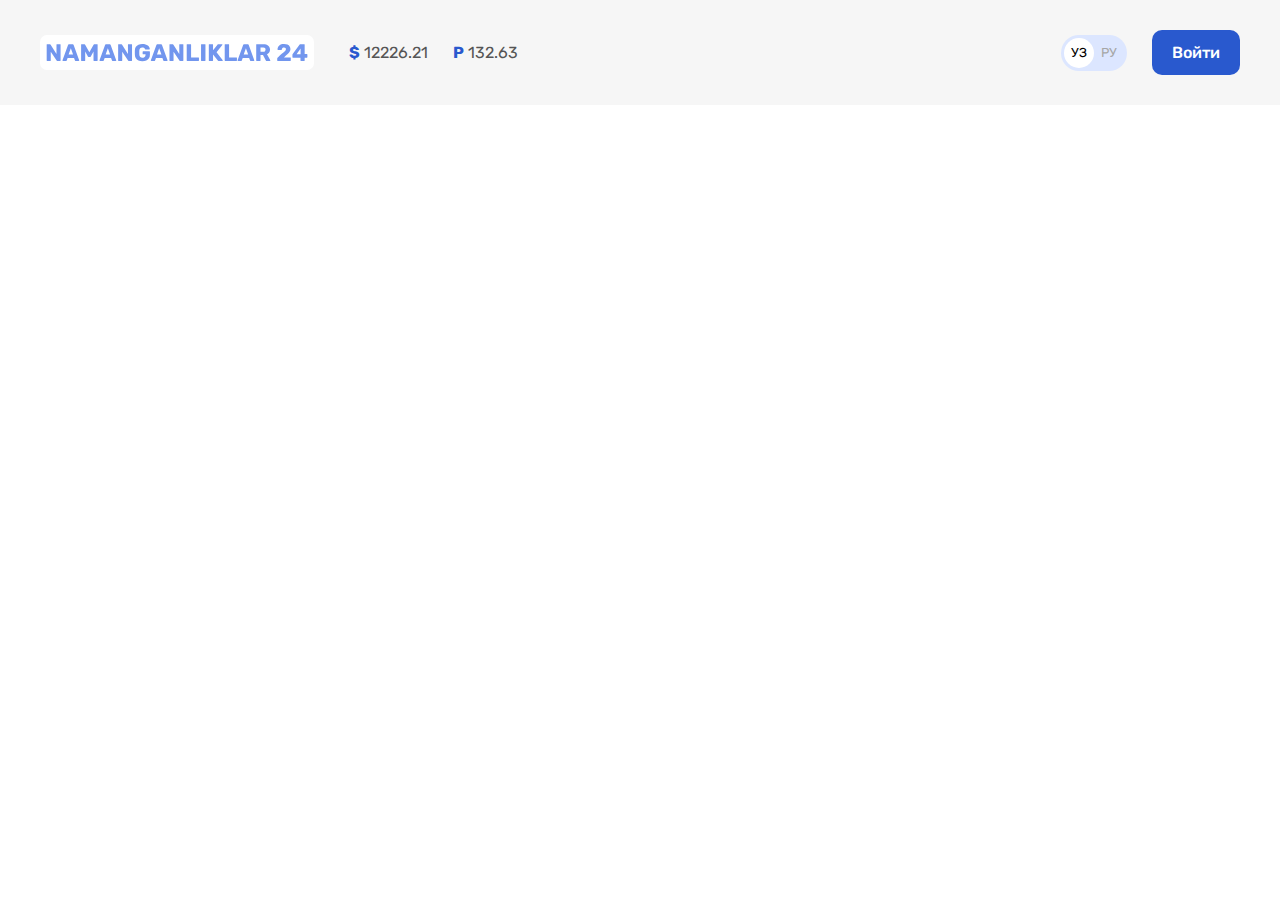
==== index.html @ e6ecac4c "Add site header top" ====
<!DOCTYPE html>
<html lang="ru">
<head>
  <meta charset="UTF-8">
  <meta http-equiv="X-UA-Compatible" content="IE=edge">
  <meta name="viewport" content="width=device-width, initial-scale=1.0">
  <title>Namanganliklar 24</title>

  <!-- GOOGLE FONTS -->
  <link rel="preconnect" href="https://fonts.googleapis.com">
  <link rel="preconnect" href="https://fonts.gstatic.com" crossorigin>
  <link href="https://fonts.googleapis.com/css2?family=Rubik:wght@400;500;700&display=swap" rel="stylesheet">

  <!-- STYLES -->
  <link rel="stylesheet" href="styles/normalize.css">
  <link rel="stylesheet" href="styles/styles.css">
</head>
<body>
  <header class="site-header">
    <div class="site-header-top">
      <div class="site-header-top-container container">
        <!-- SITE-HEADER-LOGO -->
        <a href="index.html" class="site-header-logo">
          <img class="site-header-logo-img"  src="img/siteLogo.svg" alt="site logo" width="264" height="28">
        </a>

        <!-- CURRENCY-RATES -->
        <ul class="currency-rates">
          <li class="currency-item">
            <b class="currency-rates-type">$</b>
            <span class="currency-rates-value">12226.21</span>
          </li>
          <li class="currency-item">
            <b class="currency-rates-type">P</b>
            <span class="currency-rates-value">132.63</span>
          </li>
        </ul>

        <!-- GLOBAL-SEARCH-FORM -->

        <!-- LANG-TOGGLE -->
        <div class="lang-toggle">
          <a class="lang-toggle-link lang-toggle-link-active" href="index.html">УЗ</a>
          <a class="lang-toggle-link" href="index.html/ru">РУ</a>
        </div>

        <!-- SITE-HEADER-AUTH -->
        <a class="site-header-auth button button-primary" href="#">Войти</a>
      </div>
    </div>
  </header>


  <!-- MAIN-CONTENT -->
  <main class="main-content"></main>


  <!-- FOOTER -->
  <footer></footer>
</body>
</html>
---- styles/styles.css ----
* {
  box-sizing: border-box;
}

html {
  height: 100%;
  scroll-behavior: smooth;
}

body {
  display: flex;
  flex-direction: column;
  height: 100%;
  font-size: 16px;
  line-height: 22px;
  color: #4A4B4C;
  font-family: 'Rubik', sans-serif;
}

img {
  width: 100%;
  height: auto;
}


/* BUTTON */
.button {
  display: inline-block;
  padding: 13px 20px;
  border-radius: 10px;
  font-size: 16px;
  line-height: normal;
  font-weight: 500;
  text-decoration: none;
  text-align: center;
  cursor: pointer;
}

.button-primary {
  background-color: #2959CE;
  color: #fff;
}

.button-primary:hover {
  opacity: 0.8;
}

.button-primary:active {
  opacity: 0.6;
}

/* CONTAINER */
.container {
  width: 100%;
  max-width: 1240px;
  padding-left: 20px;
  padding-right: 20px;
  margin-left: auto;
  margin-right: auto;
}



/* HEADER */
.site-header {
}

.site-header-top {
  padding-top: 30px;
  padding-bottom: 30px;
  background-color: #f6f6f6;
}

.site-header-top-container {
  display: flex;
  align-items: center;
}

.site-header-logo {
  display: block;
  padding: 8px 6px;
  margin-right: 35px;
  border-radius: 7px;
  background-color: #fff;
}

.site-header-logo-img {
  display: block;
}

.currency-rates {
  display: flex;
  align-items: center;
  padding: 0;
  margin: 0;
  margin-right: auto;
  list-style: none;
}

.currency-item:not(:last-child) {
  margin-right: 25px;
}

.currency-rates-type {
  color: #2959CE;
}

.currency-rates-value {
  color: #555;
}

.lang-toggle {
  display: flex;
  padding: 3px;
  margin-right: 25px;
  border-radius: 39px;
  background-color: #DCE6FF;
}

.lang-toggle-link {
  width: 30px;
  height: 30px;
  border-radius: 50%;
  font-size: 13px;
  text-align: center;
  line-height: 30px;
  color: #a6a6a6;
  text-decoration: none;
}

.lang-toggle-link-active {
  background-color: #fff;
  color: #000;
}

.site-header-auth {
}
.button-primary {
}

.main-content {
  flex-grow: 1;
}
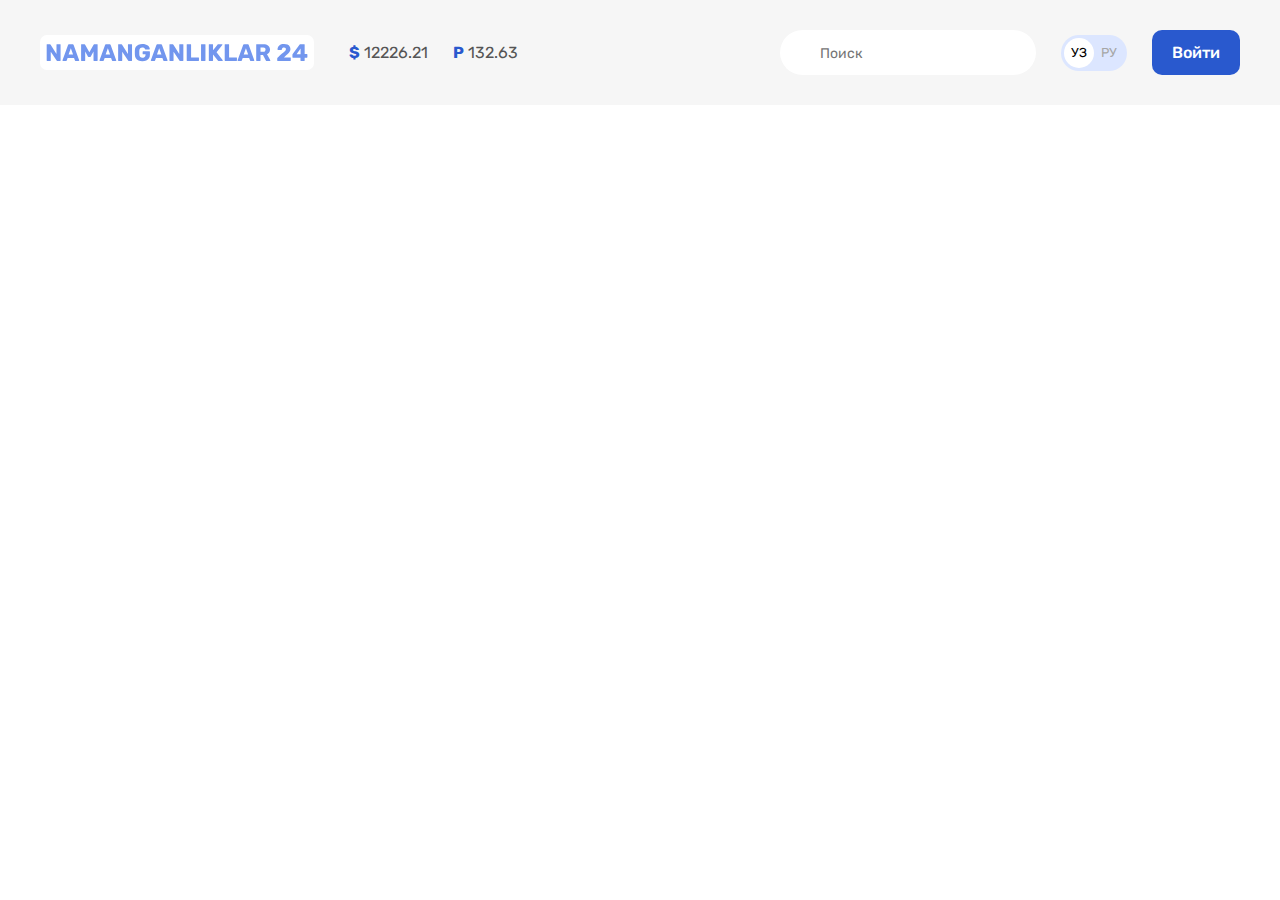
==== commit 20f7a072: "Add global input and focus styles" ====
--- a/index.html
+++ b/index.html
@@ -37,6 +37,9 @@
         </ul>
 
         <!-- GLOBAL-SEARCH-FORM -->
+        <form class="global-search-form" action="https://echo.htmlacademy.ru" method="get">
+          <input class="global-search-form-input" type="search" name="search" placeholder="Поиск" aria-label="Поиск" required>
+        </form>
 
         <!-- LANG-TOGGLE -->
         <div class="lang-toggle">
--- a/styles/styles.css
+++ b/styles/styles.css
@@ -20,6 +20,13 @@
 img {
   width: 100%;
   height: auto;
+}
+
+
+/* OUTLINE IMG */
+*:focus {
+  outline: 2px dashed #2959CE;
+  outline-offset: 2px;
 }
 
 
@@ -109,6 +116,22 @@
   color: #555;
 }
 
+/* GLOBAL SEARCH FORM */
+.global-search-form {
+  margin-right: 25px;
+}
+
+.global-search-form-input {
+  padding-top: 15px;
+  padding-right: 20px;
+  padding-bottom: 13px;
+  padding-left: 40px;
+  border-radius: 60px;
+  border: 0;
+  font-size: 14px;
+  line-height: normal;
+}
+
 .lang-toggle {
   display: flex;
   padding: 3px;
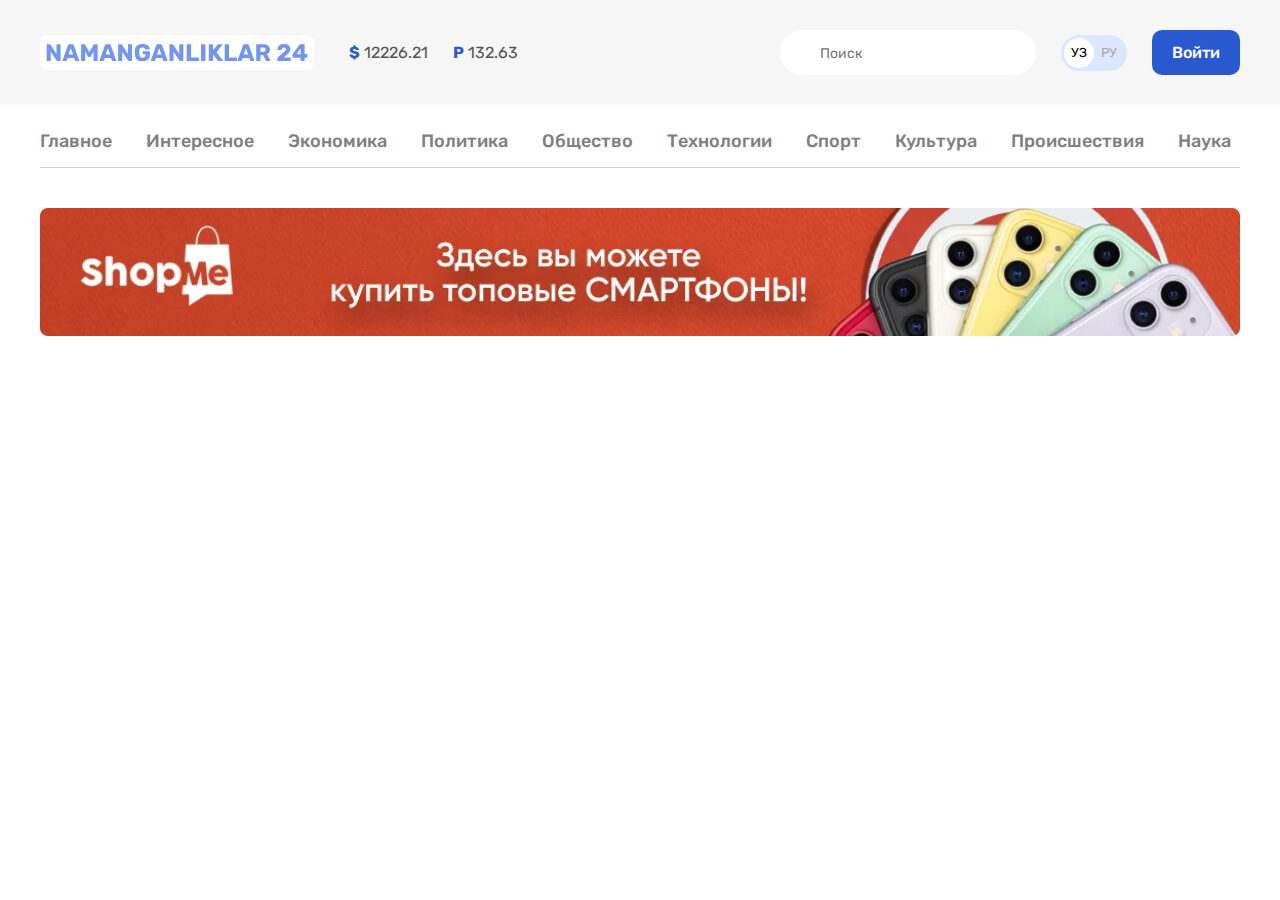
==== commit 8ed5c407: "Add sitenav and header-banner" ====
--- a/index.html
+++ b/index.html
@@ -51,6 +51,32 @@
         <a class="site-header-auth button button-primary" href="#">Войти</a>
       </div>
     </div>
+
+
+    <!-- SITENAV -->
+    <div class="container">
+      <nav class="sitenav">
+        <ul class="sitenav-list">
+          <li class="sitenav-item"><a class="sitenav-link" href="#">Главное</a></li>
+          <li class="sitenav-item"><a class="sitenav-link" href="#">Интересное</a></li>
+          <li class="sitenav-item"><a class="sitenav-link" href="#">Экономика</a></li>
+          <li class="sitenav-item"><a class="sitenav-link" href="#">Политика</a></li>
+          <li class="sitenav-item"><a class="sitenav-link" href="#">Общество</a></li>
+          <li class="sitenav-item"><a class="sitenav-link" href="#">Технологии</a></li>
+          <li class="sitenav-item"><a class="sitenav-link" href="#">Спорт</a></li>
+          <li class="sitenav-item"><a class="sitenav-link" href="#">Культура</a></li>
+          <li class="sitenav-item"><a class="sitenav-link" href="#">Происшествия</a></li>
+          <li class="sitenav-item"><a class="sitenav-link" href="#">Наука</a></li>
+        </ul>
+      </nav>
+
+      <!-- SITE HEADER BANNER -->
+      <aside class="site-header-banner">
+        <a class="site-header-banner-link" href="https://idea.uz" target="_blank">
+          <img src="img/shopme.jpg" alt="" class="site-header-img" srcset="img/shopme.jpg , img/shopme@2x.jpg 2x" width="1200" height="128">
+        </a>
+      </aside>
+    </div>
   </header>
 
 
--- a/styles/styles.css
+++ b/styles/styles.css
@@ -76,6 +76,7 @@
   padding-top: 30px;
   padding-bottom: 30px;
   background-color: #f6f6f6;
+  margin-bottom: 10px;
 }
 
 .site-header-top-container {
@@ -156,9 +157,51 @@
   color: #000;
 }
 
-.site-header-auth {
-}
-.button-primary {
+
+/* SITENAV */
+.sitenav {
+  padding-top: 10px;
+  padding-bottom: 10px;
+  margin-bottom: 40px;
+  border-bottom: 1px solid #d1d1d1;
+  font-size: 18px;
+  font-weight: 500;
+}
+
+.sitenav-list {
+  display: flex;
+  flex-wrap: wrap;
+  align-items: center;
+  list-style: none;
+  padding: 0;
+  margin: 0;
+}
+
+.sitenav-item {
+  margin-top: 5px;
+  margin-bottom: 5px;
+}
+
+.sitenav-item:not(:last-child) {
+  margin-right: 34px;
+}
+
+.sitenav-link {
+  display: block;
+  color: #7f7f7f;
+  text-decoration: none;
+}
+
+.sitenav-link:hover {
+  color: #2959CE;
+}
+
+.sitenav-link:active {
+  opacity: 0.6;
+}
+
+.site-header-img {
+  display: flex;
 }
 
 .main-content {
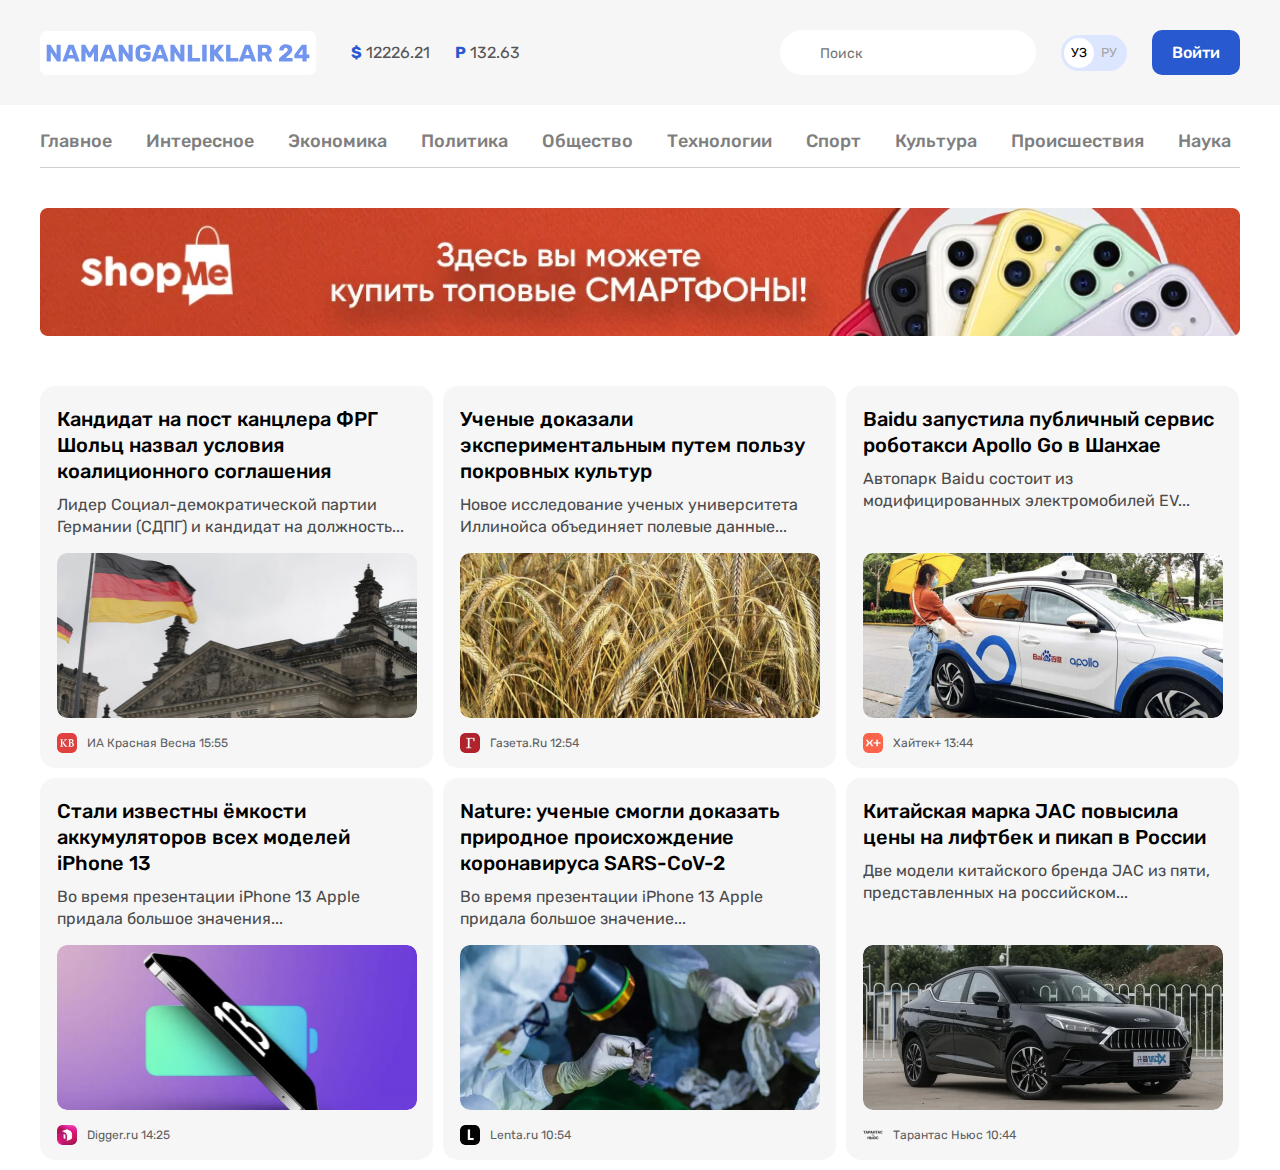
==== commit 67f525b4: "Add news grid" ====
--- a/index.html
+++ b/index.html
@@ -52,7 +52,6 @@
       </div>
     </div>
 
-
     <!-- SITENAV -->
     <div class="container">
       <nav class="sitenav">
@@ -81,7 +80,109 @@
 
 
   <!-- MAIN-CONTENT -->
-  <main class="main-content"></main>
+  <main class="main-content">
+    <div class="container">
+      <!-- <h1>Namanganliklar24 - сайт новостей</h1> -->
+
+      <!-- TOP NEWS -->
+      <section class="top-news">
+        <!-- <h2>Топ новостей</h2> -->
+        <!-- NEWS-GRID -->
+        <div class="news-grid">
+          <!-- NEWS-GRID-ITEM -->
+          <article class="new-grid-item article-card">
+            <h3 class="article-card-title">
+              <a class="article-card-link" href="#">Кандидат на пост канцлера ФРГ Шольц назвал условия коалиционного соглашения</a>
+            </h3>
+            <p class="article-card-text">Лидер Социал-демократической партии Германии (СДПГ) и кандидат на должность...</p>
+            <img class="article-card-img" src="img/germany.jpg" alt="" width="360" height="165" srcset="img/germany.jpg 1x, img/germany@2x.jpg 2x">
+            <footer class="article-card-footer">
+              <img src="img/krasnaya-vesna.jpg" alt="" class="article-card-source-icon" width="20" height="20" srcset="img/krasnaya-vesna.jpg 1x, img/krasnaya-vesna@2x.jpg 2x">
+              <div class="article-card-source-time">
+                <span class="article-card-source">ИА Красная Весна</span>
+                <time>15:55</time>
+              </div>
+            </footer>
+          </article>
+          <!-- NEWS-GRID-ITEM -->
+          <article class="new-grid-item article-card">
+            <h3 class="article-card-title">
+              <a class="article-card-link" href="#">Ученые доказали экспериментальным путем пользу покровных культур</a>
+            </h3>
+            <p class="article-card-text">Новое исследование ученых университета Иллинойса объединяет полевые данные... </p>
+            <img class="article-card-img" src="img/wheat.jpg" alt="" width="360" height="165" srcset="img/wheat.jpg 1x, img/wheat@2x.jpg 2x">
+            <footer class="article-card-footer">
+              <img src="img/gazataru.jpg" alt="" class="article-card-source-icon" width="20" height="20" srcset="img/gazataru.jpg 1x, img/gazataru@2x.jpg 2x">
+              <div class="article-card-source-time">
+                <span class="article-card-source">Газета.Ru</span>
+                <time>12:54</time>
+              </div>
+            </footer>
+          </article>
+          <!-- NEWS-GRID-ITEM -->
+          <article class="new-grid-item article-card">
+            <h3 class="article-card-title">
+              <a class="article-card-link" href="#">Baidu запустила публичный сервис роботакси Apollo Go в Шанхае</a>
+            </h3>
+            <p class="article-card-text">Автопарк Baidu состоит из модифицированных электромобилей EV... </p>
+            <img class="article-card-img" src="img/baidu.jpg" alt="" width="360" height="165" srcset="img/baidu.jpg 1x, img/baidu@2x.jpg 2x">
+            <footer class="article-card-footer">
+              <img src="img/hitech.jpg" alt="" class="article-card-source-icon" width="20" height="20" srcset="img/hitech.jpg 1x, img/hitech@2x.jpg 2x">
+              <div class="article-card-source-time">
+                <span class="article-card-source">Хайтек+</span>
+                <time>13:44</time>
+              </div>
+            </footer>
+          </article>
+          <!-- NEWS-GRID-ITEM -->
+          <article class="new-grid-item article-card">
+            <h3 class="article-card-title">
+              <a class="article-card-link" href="#">Стали известны ёмкости аккумуляторов всех моделей iPhone 13</a>
+            </h3>
+            <p class="article-card-text">Во время презентации iPhone 13 Apple придала большое значения...</p>
+            <img class="article-card-img" src="img/iphone-13.jpg" alt="" width="360" height="165" srcset="img/iphone-13.jpg 1x, img/iphone-13@2x.jpg 2x">
+            <footer class="article-card-footer">
+              <img src="img/digger-logo.jpg" alt="" class="article-card-source-icon" width="20" height="20" srcset="img/digger-logo.jpg 1x, img/digger-logo@2x.jpg 2x">
+              <div class="article-card-source-time">
+                <span class="article-card-source">Digger.ru</span>
+                <time>14:25</time>
+              </div>
+            </footer>
+          </article>
+          <!-- NEWS-GRID-ITEM -->
+          <article class="new-grid-item article-card">
+            <h3 class="article-card-title">
+              <a class="article-card-link" href="#">Nature: ученые смогли доказать природное происхождение коронавируса SARS-CoV-2</a>
+            </h3>
+            <p class="article-card-text">Во время презентации iPhone 13 Apple придала большое значение...</p>
+            <img class="article-card-img" src="img/sars-cov-2.jpg" alt="" width="360" height="165" srcset="img/sars-cov-2.jpg 1x, img/sars-cov-2@2x.jpg 2x">
+            <footer class="article-card-footer">
+              <img src="img/lenta.jpg" alt="" class="article-card-source-icon" width="20" height="20" srcset="img/lenta.jpg 1x, img/lenta.@2xjpg 2x">
+              <div class="article-card-source-time">
+                <span class="article-card-source">Lenta.ru</span>
+                <time>10:54</time>
+              </div>
+            </footer>
+          </article>
+          <!-- NEWS-GRID-ITEM -->
+          <article class="new-grid-item article-card">
+            <h3 class="article-card-title">
+              <a class="article-card-link" href="#">Китайская марка JAC повысила цены на лифтбек и пикап в России</a>
+            </h3>
+            <p class="article-card-text">Две модели китайского бренда JAC из пяти, представленных на российском...</p>
+            <img class="article-card-img" src="img/jac.jpg" alt="" width="360" height="165" srcset="img/jac.jpg 1x, img/jac@2x.jpg 2x">
+            <footer class="article-card-footer">
+              <img src="img/tarantas.png" alt="" class="article-card-source-icon" width="20" height="20" srcset="img/tarantas.png 1x, img/tarantas@2x.png 2x">
+              <div class="article-card-source-time">
+                <span class="article-card-source">Тарантас Ньюс</span>
+                <time>10:44</time>
+              </div>
+            </footer>
+          </article>
+        </div>
+      </section>
+    </div>
+  </main>
 
 
   <!-- FOOTER -->
--- a/styles/styles.css
+++ b/styles/styles.css
@@ -18,8 +18,8 @@
 }
 
 img {
-  width: 100%;
-  height: auto;
+  /* width: 100%;
+  height: auto; */
 }
 
 
@@ -204,6 +204,87 @@
   display: flex;
 }
 
+
+/* MAIN-CONTENT */
 .main-content {
   flex-grow: 1;
+  padding-top: 50px;
+}
+
+/* NEWS-GRID */
+.news-grid {
+  display: flex;
+  flex-wrap: wrap;
+  margin-left: -10px;
+}
+
+.new-grid-item {
+  margin-left: 10px;
+  margin-bottom: 10px;
+}
+
+.article-card {
+  display: flex;
+  flex-direction: column;
+  width: 100%;
+  max-width: 393px;
+  padding: 20px 17px 15px;
+  background-color: #f6f6f6;
+  border-radius: 15px;
+}
+
+.article-card-title {
+  margin: 0;
+  margin-bottom: 10px;
+  font-size: 20px;
+  line-height: 26px;
+  font-weight: 500;
+}
+
+.article-card-link {
+  display: inline-block;
+  color: #000;
+  text-decoration: none;
+}
+
+.article-card-link:hover {
+  color: #7296ec;
+}
+
+.article-card-link:active {
+  opacity: 0.6;
+}
+
+.article-card-text {
+  margin-top: 0;
+  margin-bottom: 15px;
+}
+
+.article-card-img {
+  display: block;
+  width: 360px;
+  height: 165px;
+  margin-top: auto;
+  margin-bottom: 15px;
+  border-radius: 10px;
+  object-fit: cover;
+}
+
+.article-card-footer {
+  display: flex;
+  align-items: center;
+}
+
+.article-card-source-icon {
+  width: 20px;
+  height: 20px;
+  margin-right: 10px;
+  border-radius: 5px;
+}
+.article-card-source-time {
+  font-size: 12px;
+  line-height: normal;
+  color: #5e5f61;
+}
+.article-card-source {
 }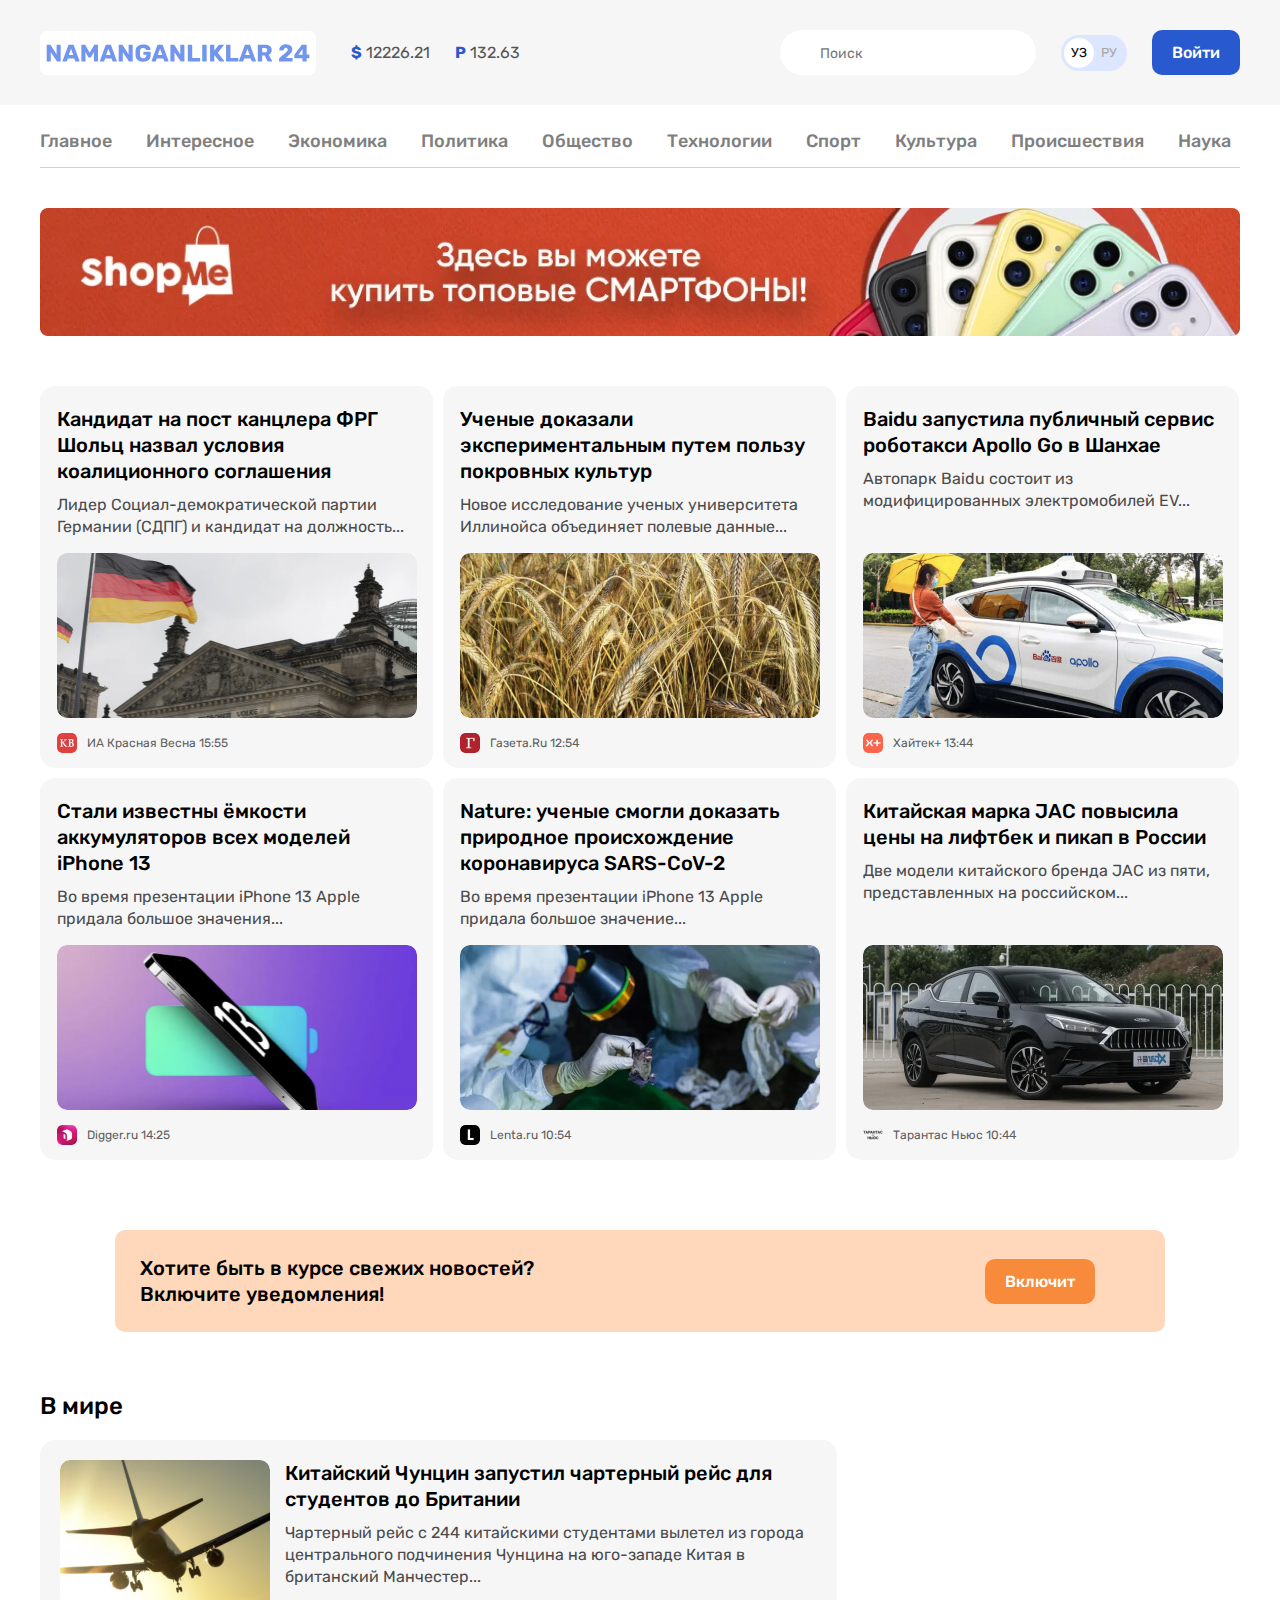
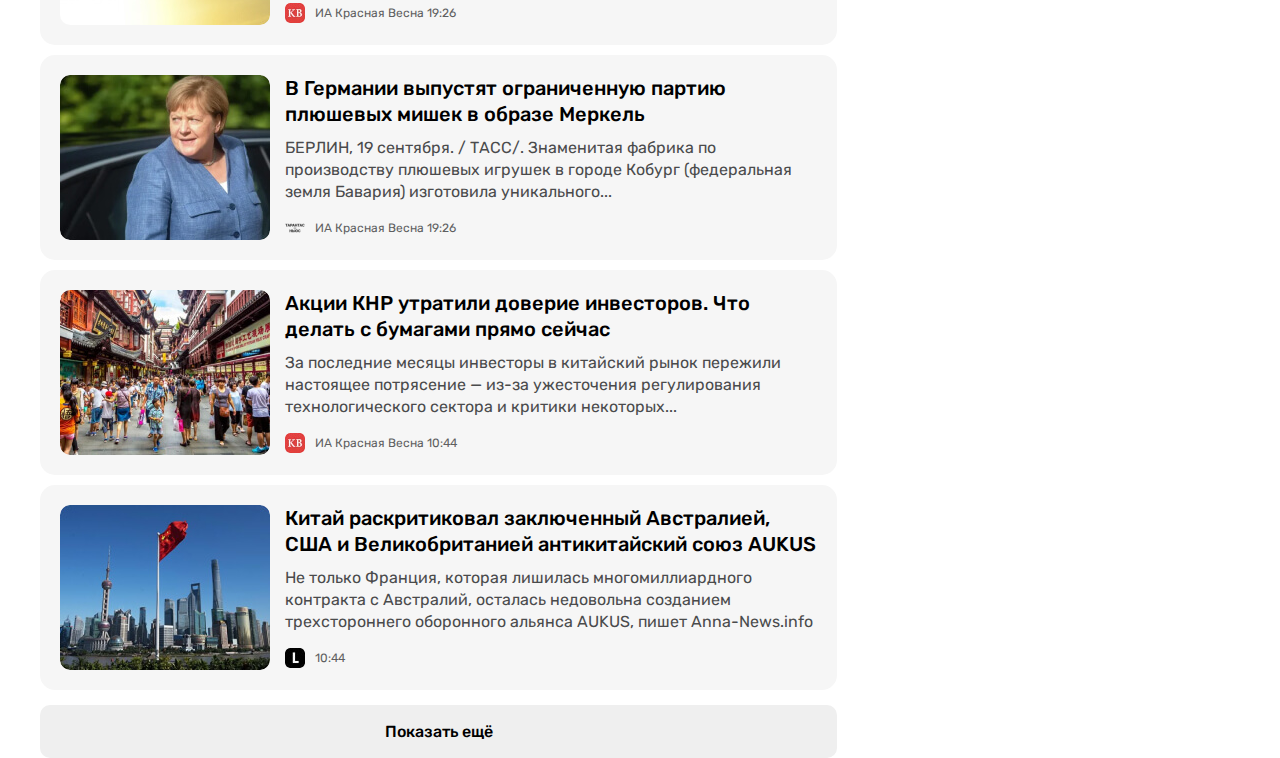
==== commit e2f7a9b0: "Add global news and its styles" ====
--- a/index.html
+++ b/index.html
@@ -181,6 +181,85 @@
           </article>
         </div>
       </section>
+
+
+      <!-- NOTIFICATION CTA -->
+      <section class="notification-cta">
+        <div class="notification-cta-text">
+          Хотите быть в курсе свежих новостей? <br> Включите уведомления!
+        </div>
+        <button class="button-orange button" type="button">Включит </button>
+      </section>
+
+
+      <!-- GLOBAL-NEWS -->
+      <section class="global-news">
+        <h2 class="global-news-heading">В мире</h2>
+        <!-- NEWS-LIST -->
+        <div class="news-list">
+          <div class="news-list-item article-card-horizontal">
+            <img class="article-card-horizontal-img" src="img/plane.jpg" alt="" width="210" height="165" srcset="img/plane.jpg  1x, img/plane@2x.jpg  2x">
+            <div class="article-card-horizontal-content">
+              <h3 class="article-card-horizontal-title"><a class="article-card-horizontal-link" href="#">Китайский Чунцин запустил чартерный рейс для студентов до Британии</a></h3>
+              <p class="article-card-horizontal-text">Чартерный рейс с 244 китайскими студентами вылетел из города центрального подчинения Чунцина на юго-западе Китая в британский Манчестер...</p>
+              <footer class="article-card-horizontal-footer">
+                <img src="img/krasnaya-vesna.jpg" alt="" class="article-card-horizontal-source-icon" width="20" height="20" srcset="img/krasnaya-vesna.jpg 1x, img/krasnaya-vesna@2x.jpg 2x">
+                <div class="article-card-horizontal-source-time">
+                  <span class="article-card-horizontal-source">ИА Красная Весна</span>
+                  <time datetime="2023-11-19T19:26:00">19:26</time>
+                </div>
+              </footer>
+            </div>
+          </div>
+
+          <div class="news-list-item article-card-horizontal">
+            <img class="article-card-horizontal-img" src="img/woman.jpg" alt="" width="210" height="165" srcset="img/woman.jpg  1x, img/woman@2x.jpg  2x">
+            <div class="article-card-horizontal-content">
+              <h3 class="article-card-horizontal-title"><a class="article-card-horizontal-link" href="#">В Германии выпустят ограниченную партию плюшевых мишек в образе Меркель</a></h3>
+              <p class="article-card-horizontal-text">БЕРЛИН, 19 сентября. / ТАСС/. Знаменитая фабрика по производству плюшевых игрушек в городе Кобург (федеральная земля Бавария) изготовила уникального...</p>
+              <footer class="article-card-horizontal-footer">
+                <img src="img/tarantas.png" alt="" class="article-card-horizontal-source-icon" width="20" height="20" srcset="img/tarantas.png 1x, img/tarantas@2x.png 2x">
+                <div class="article-card-horizontal-source-time">
+                  <span class="article-card-horizontal-source">ИА Красная Весна</span>
+                  <time datetime="2023-11-19T19:26:00">19:26</time>
+                </div>
+              </footer>
+            </div>
+          </div>
+
+          <div class="news-list-item article-card-horizontal">
+            <img class="article-card-horizontal-img" src="img/china.jpg" alt="" width="210" height="165" srcset="img/china.jpg  1x, img/china@2x.jpg  2x">
+            <div class="article-card-horizontal-content">
+              <h3 class="article-card-horizontal-title"><a class="article-card-horizontal-link" href="#">Акции КНР утратили доверие инвесторов. Что делать с бумагами прямо сейчас</a></h3>
+              <p class="article-card-horizontal-text">За последние месяцы инвесторы в китайский рынок пережили настоящее потрясение — из-за ужесточения регулирования технологического сектора и критики некоторых...</p>
+              <footer class="article-card-horizontal-footer">
+                <img src="img/krasnaya-vesna.jpg" alt="" class="article-card-horizontal-source-icon" width="20" height="20" srcset="img/krasnaya-vesna.jpg 1x, img/krasnaya-vesna@2x.jpg 2x">
+                <div class="article-card-horizontal-source-time">
+                  <span class="article-card-horizontal-source">ИА Красная Весна</span>
+                  <time datetime="2023-11-19T19:26:00">10:44</time>
+                </div>
+              </footer>
+            </div>
+          </div>
+
+          <div class="news-list-item article-card-horizontal">
+            <img class="article-card-horizontal-img" src="img/flag-china.jpg" alt="" width="210" height="165" srcset="img/flag-china.jpg  1x, img/flag-china@2x.jpg  2x">
+            <div class="article-card-horizontal-content">
+              <h3 class="article-card-horizontal-title"><a class="article-card-horizontal-link" href="#">Китай раскритиковал заключенный Австралией, США и Великобританией антикитайский союз AUKUS</a></h3>
+              <p class="article-card-horizontal-text">Не только Франция, которая лишилась многомиллиардного контракта с Австралий, осталась недовольна созданием трехстороннего оборонного альянса AUKUS, пишет Anna-News.info</p>
+              <footer class="article-card-horizontal-footer">
+                <img src="img/lenta.jpg" alt="" class="article-card-horizontal-source-icon" width="20" height="20" srcset="img/lenta.jpg 1x, img/lenta@2x.jpg 2x">
+                <div class="article-card-horizontal-source-time">
+                  <span class="article-card-horizontal-source"></span>
+                  <time datetime="2023-11-19T19:26:00">10:44</time>
+                </div>
+              </footer>
+            </div>
+          </div>
+        </div>
+
+        <button class="news-list-more-button button button-block" type="button">Показать ещё</button>
+      </section>
     </div>
   </main>
 
--- a/styles/styles.css
+++ b/styles/styles.css
@@ -35,6 +35,7 @@
   display: inline-block;
   padding: 13px 20px;
   border-radius: 10px;
+  border: 0;
   font-size: 16px;
   line-height: normal;
   font-weight: 500;
@@ -43,18 +44,30 @@
   cursor: pointer;
 }
 
+.button:hover {
+  opacity: 0.8;
+}
+
+.button:active {
+  opacity: 0.6;
+}
+
 .button-primary {
   background-color: #2959CE;
   color: #fff;
 }
 
-.button-primary:hover {
-  opacity: 0.8;
-}
-
-.button-primary:active {
-  opacity: 0.6;
-}
+.button-orange {
+  color: #fff;
+  background-color: #F78B3B;
+  border-radius: 10px;
+}
+
+.button-block {
+  display: block;
+  width: 100%;
+}
+
 
 /* CONTAINER */
 .container {
@@ -287,4 +300,121 @@
   color: #5e5f61;
 }
 .article-card-source {
+}
+
+
+/* NOTIFICATION CTA */
+.notification-cta {
+  display: flex;
+  align-items: center;
+  justify-content: space-between;
+  width: 1050px;
+  padding: 25px 70px 25px 25px;
+  margin: 60px 75px;
+  border-radius: 10px;
+  background-color: #ffd7ba;
+}
+
+.notification-cta-text {
+  font-size: 20px;
+  line-height: 26px;
+  color: #000;
+  font-weight: 500;
+}
+
+
+/* GLOBAL-NEWS */
+.global-news {
+  width: 797px;
+}
+
+.global-news-heading {
+  margin: 0;
+  margin-bottom: 20px;
+  font-size: 24px;
+  line-height: normal;
+  font-weight: 500;
+  color: #000;
+}
+
+.news-list {
+  display: flex;
+  flex-direction: column;
+  margin-bottom: 15px;
+}
+
+.news-list-item:not(:last-child) {
+  margin-bottom: 10px;
+}
+
+
+/* ARTICLE-CARD-HORIZONTAL */
+.article-card-horizontal {
+  display: flex;
+  align-items: flex-start;
+  padding: 20px;
+  background-color: #f6f6f6;
+  border-radius: 15px;
+}
+
+.article-card-horizontal-img {
+  width: 210px;
+  height: 165px;
+  margin-right: 15px;
+  border-radius: 10px;
+  object-fit: cover;
+}
+
+.article-card-horizontal-content {
+  flex-grow: 1;
+}
+
+.article-card-horizontal-title {
+  margin: 0;
+  margin-bottom: 10px;
+  font-size: 20px;
+  line-height: 26px;
+  font-weight: 500;
+}
+
+.article-card-horizontal-link {
+  display: inline-block;
+  color: #000;
+  text-decoration: none;
+}
+
+.article-card-horizontal-link:hover {
+  color: #7296ec;
+}
+
+.article-card-horizontal-link:active {
+  opacity: 0.6;
+}
+
+.article-card-horizontal-text {
+  margin-top: 0;
+  margin-bottom: 15px;
+}
+
+.article-card-horizontal-footer {
+  display: flex;
+  align-items: center;
+}
+
+.article-card-horizontal-source-icon {
+  width: 20px;
+  height: 20px;
+  margin-right: 10px;
+  object-fit: cover;
+  border-radius: 5px;
+}
+
+.article-card-horizontal-source-time {
+  font-size: 12px;
+  line-height: normal;
+  color: #5E5F61;
+}
+
+.news-list-more-button {
+  padding: 17px;
 }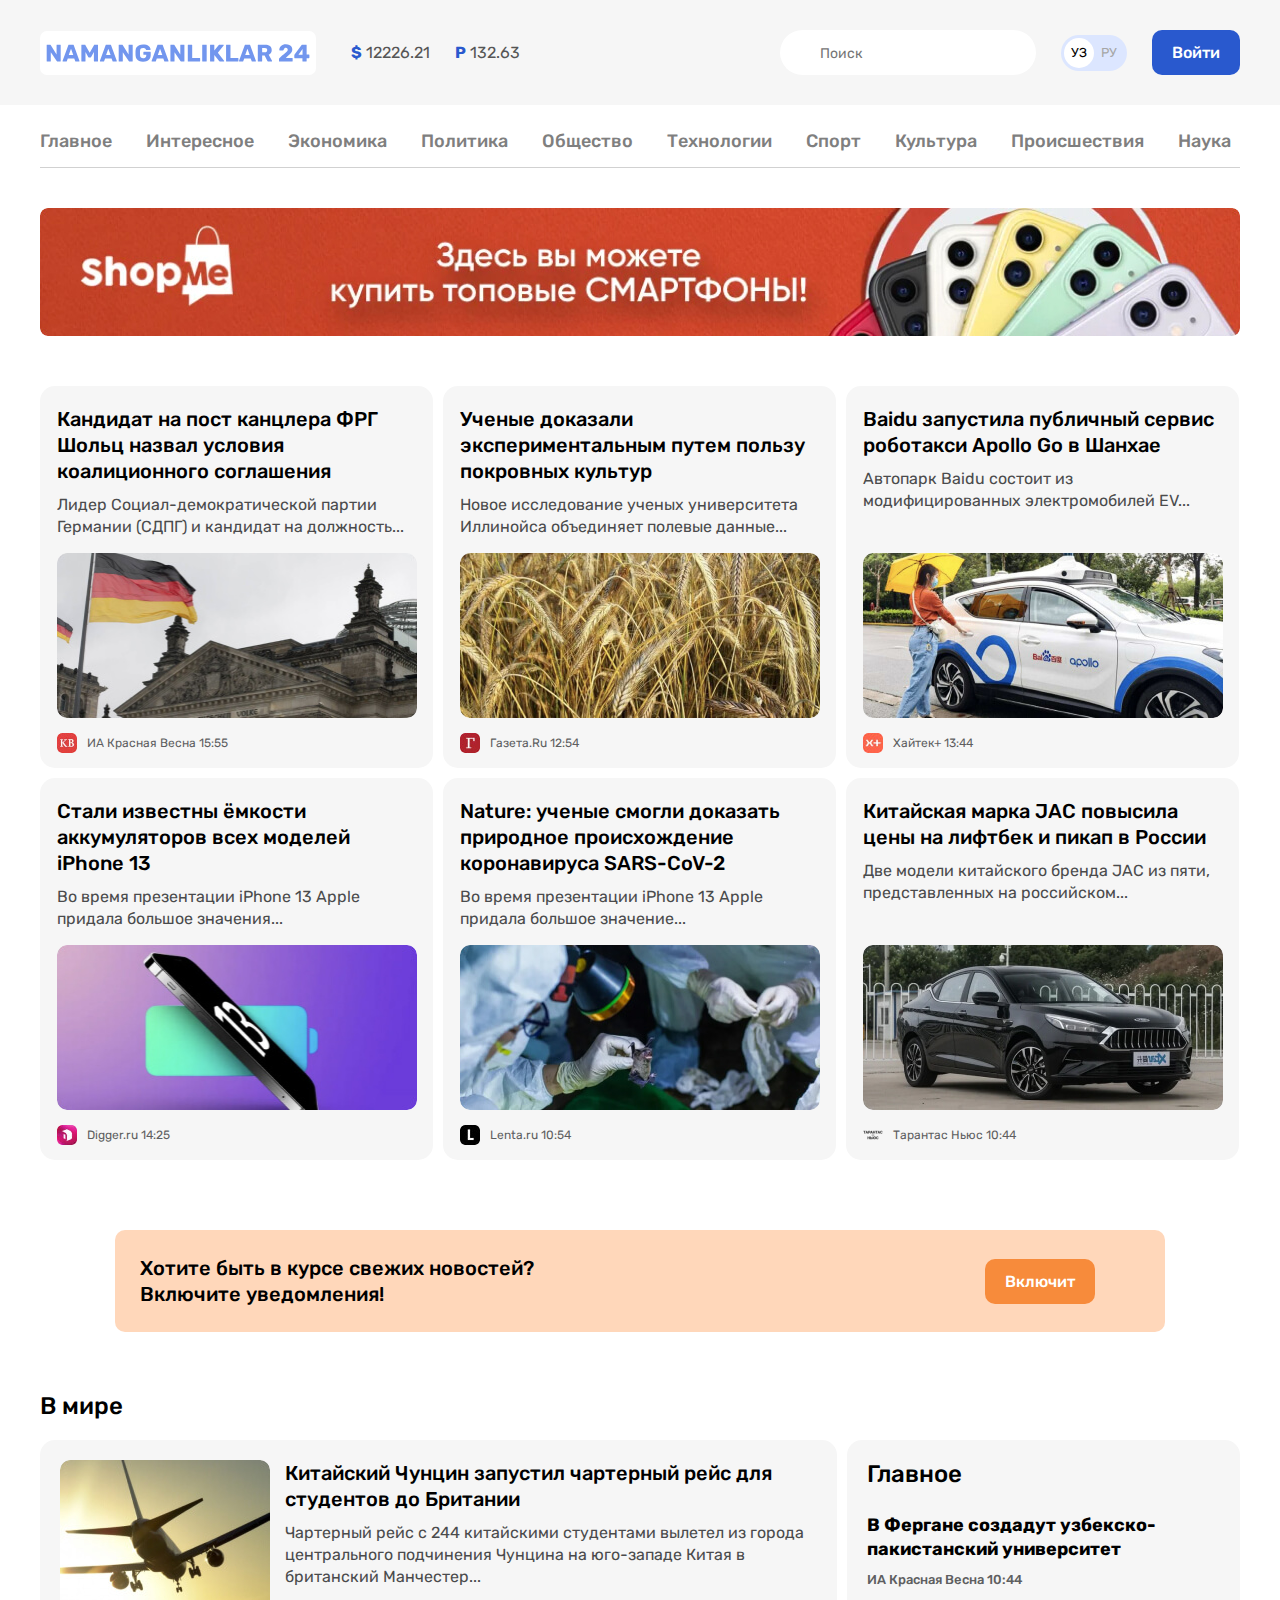
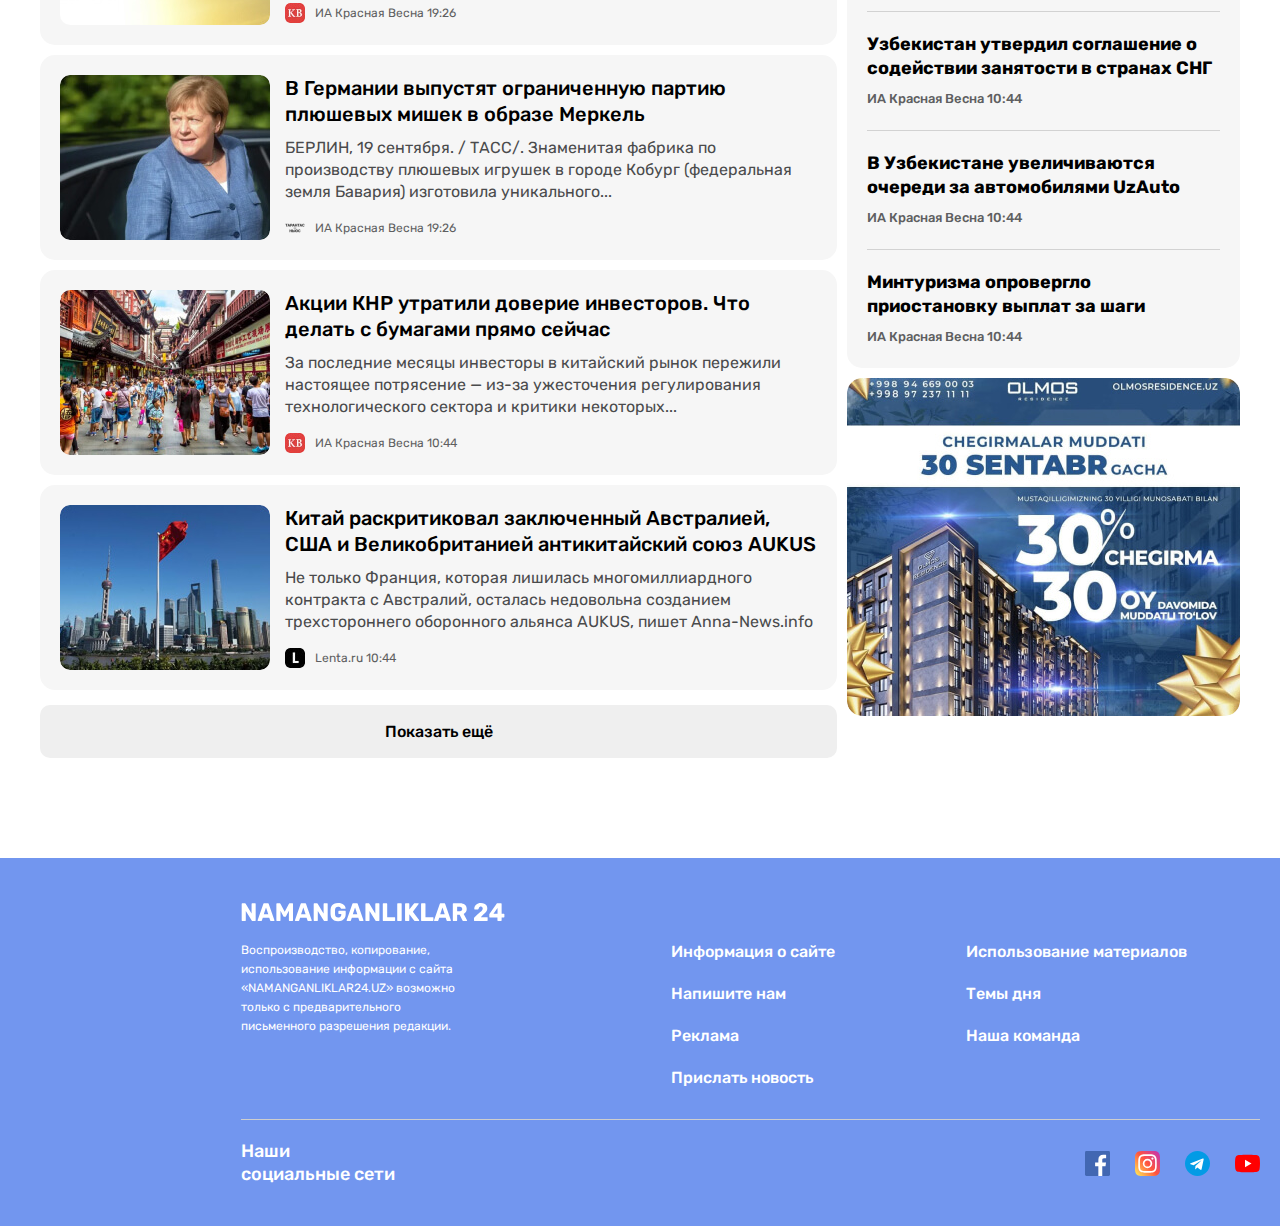
==== commit 69357568: "add site-footer" ====
--- a/index.html
+++ b/index.html
@@ -192,79 +192,184 @@
       </section>
 
 
-      <!-- GLOBAL-NEWS -->
-      <section class="global-news">
-        <h2 class="global-news-heading">В мире</h2>
-        <!-- NEWS-LIST -->
-        <div class="news-list">
-          <div class="news-list-item article-card-horizontal">
-            <img class="article-card-horizontal-img" src="img/plane.jpg" alt="" width="210" height="165" srcset="img/plane.jpg  1x, img/plane@2x.jpg  2x">
-            <div class="article-card-horizontal-content">
-              <h3 class="article-card-horizontal-title"><a class="article-card-horizontal-link" href="#">Китайский Чунцин запустил чартерный рейс для студентов до Британии</a></h3>
-              <p class="article-card-horizontal-text">Чартерный рейс с 244 китайскими студентами вылетел из города центрального подчинения Чунцина на юго-западе Китая в британский Манчестер...</p>
-              <footer class="article-card-horizontal-footer">
-                <img src="img/krasnaya-vesna.jpg" alt="" class="article-card-horizontal-source-icon" width="20" height="20" srcset="img/krasnaya-vesna.jpg 1x, img/krasnaya-vesna@2x.jpg 2x">
-                <div class="article-card-horizontal-source-time">
-                  <span class="article-card-horizontal-source">ИА Красная Весна</span>
-                  <time datetime="2023-11-19T19:26:00">19:26</time>
-                </div>
-              </footer>
+      <div class="global-news-wrapper">
+        <!-- GLOBAL-NEWS -->
+        <section class="global-news">
+          <h2 class="global-news-heading">В мире</h2>
+          <!-- NEWS-LIST -->
+          <div class="news-list">
+            <div class="news-list-item article-card-horizontal">
+              <img class="article-card-horizontal-img" src="img/plane.jpg" alt="" width="210" height="165" srcset="img/plane.jpg  1x, img/plane@2x.jpg  2x">
+              <div class="article-card-horizontal-content">
+                <h3 class="article-card-horizontal-title"><a class="article-card-horizontal-link" href="#">Китайский Чунцин запустил чартерный рейс для студентов до Британии</a></h3>
+                <p class="article-card-horizontal-text">Чартерный рейс с 244 китайскими студентами вылетел из города центрального подчинения Чунцина на юго-западе Китая в британский Манчестер...</p>
+                <footer class="article-card-horizontal-footer">
+                  <img src="img/krasnaya-vesna.jpg" alt="" class="article-card-horizontal-source-icon" width="20" height="20" srcset="img/krasnaya-vesna.jpg 1x, img/krasnaya-vesna@2x.jpg 2x">
+                  <div class="article-card-horizontal-source-time">
+                    <span class="article-card-horizontal-source">ИА Красная Весна</span>
+                    <time datetime="2023-11-19T19:26:00">19:26</time>
+                  </div>
+                </footer>
+              </div>
+            </div>
+            <div class="news-list-item article-card-horizontal">
+              <img class="article-card-horizontal-img" src="img/woman.jpg" alt="" width="210" height="165" srcset="img/woman.jpg  1x, img/woman@2x.jpg  2x">
+              <div class="article-card-horizontal-content">
+                <h3 class="article-card-horizontal-title"><a class="article-card-horizontal-link" href="#">В Германии выпустят ограниченную партию плюшевых мишек в образе Меркель</a></h3>
+                <p class="article-card-horizontal-text">БЕРЛИН, 19 сентября. / ТАСС/. Знаменитая фабрика по производству плюшевых игрушек в городе Кобург (федеральная земля Бавария) изготовила уникального...</p>
+                <footer class="article-card-horizontal-footer">
+                  <img src="img/tarantas.png" alt="" class="article-card-horizontal-source-icon" width="20" height="20" srcset="img/tarantas.png 1x, img/tarantas@2x.png 2x">
+                  <div class="article-card-horizontal-source-time">
+                    <span class="article-card-horizontal-source">ИА Красная Весна</span>
+                    <time datetime="2023-11-19T19:26:00">19:26</time>
+                  </div>
+                </footer>
+              </div>
+            </div>
+            <div class="news-list-item article-card-horizontal">
+              <img class="article-card-horizontal-img" src="img/china.jpg" alt="" width="210" height="165" srcset="img/china.jpg  1x, img/china@2x.jpg  2x">
+              <div class="article-card-horizontal-content">
+                <h3 class="article-card-horizontal-title"><a class="article-card-horizontal-link" href="#">Акции КНР утратили доверие инвесторов. Что делать с бумагами прямо сейчас</a></h3>
+                <p class="article-card-horizontal-text">За последние месяцы инвесторы в китайский рынок пережили настоящее потрясение — из-за ужесточения регулирования технологического сектора и критики некоторых...</p>
+                <footer class="article-card-horizontal-footer">
+                  <img src="img/krasnaya-vesna.jpg" alt="" class="article-card-horizontal-source-icon" width="20" height="20" srcset="img/krasnaya-vesna.jpg 1x, img/krasnaya-vesna@2x.jpg 2x">
+                  <div class="article-card-horizontal-source-time">
+                    <span class="article-card-horizontal-source">ИА Красная Весна</span>
+                    <time datetime="2023-11-19T19:26:00">10:44</time>
+                  </div>
+                </footer>
+              </div>
+            </div>
+            <div class="news-list-item article-card-horizontal">
+              <img class="article-card-horizontal-img" src="img/flag-china.jpg" alt="" width="210" height="165" srcset="img/flag-china.jpg  1x, img/flag-china@2x.jpg  2x">
+              <div class="article-card-horizontal-content">
+                <h3 class="article-card-horizontal-title"><a class="article-card-horizontal-link" href="#">Китай раскритиковал заключенный Австралией, США и Великобританией антикитайский союз AUKUS</a></h3>
+                <p class="article-card-horizontal-text">Не только Франция, которая лишилась многомиллиардного контракта с Австралий, осталась недовольна созданием трехстороннего оборонного альянса AUKUS, пишет Anna-News.info</p>
+                <footer class="article-card-horizontal-footer">
+                  <img src="img/lenta.jpg" alt="" class="article-card-horizontal-source-icon" width="20" height="20" srcset="img/lenta.jpg 1x, img/lenta@2x.jpg 2x">
+                  <div class="article-card-horizontal-source-time">
+                    <span class="article-card-horizontal-source">Lenta.ru</span>
+                    <time datetime="2023-11-19T19:26:00">10:44</time>
+                  </div>
+                </footer>
+              </div>
             </div>
           </div>
-
-          <div class="news-list-item article-card-horizontal">
-            <img class="article-card-horizontal-img" src="img/woman.jpg" alt="" width="210" height="165" srcset="img/woman.jpg  1x, img/woman@2x.jpg  2x">
-            <div class="article-card-horizontal-content">
-              <h3 class="article-card-horizontal-title"><a class="article-card-horizontal-link" href="#">В Германии выпустят ограниченную партию плюшевых мишек в образе Меркель</a></h3>
-              <p class="article-card-horizontal-text">БЕРЛИН, 19 сентября. / ТАСС/. Знаменитая фабрика по производству плюшевых игрушек в городе Кобург (федеральная земля Бавария) изготовила уникального...</p>
-              <footer class="article-card-horizontal-footer">
-                <img src="img/tarantas.png" alt="" class="article-card-horizontal-source-icon" width="20" height="20" srcset="img/tarantas.png 1x, img/tarantas@2x.png 2x">
-                <div class="article-card-horizontal-source-time">
-                  <span class="article-card-horizontal-source">ИА Красная Весна</span>
-                  <time datetime="2023-11-19T19:26:00">19:26</time>
-                </div>
-              </footer>
-            </div>
-          </div>
-
-          <div class="news-list-item article-card-horizontal">
-            <img class="article-card-horizontal-img" src="img/china.jpg" alt="" width="210" height="165" srcset="img/china.jpg  1x, img/china@2x.jpg  2x">
-            <div class="article-card-horizontal-content">
-              <h3 class="article-card-horizontal-title"><a class="article-card-horizontal-link" href="#">Акции КНР утратили доверие инвесторов. Что делать с бумагами прямо сейчас</a></h3>
-              <p class="article-card-horizontal-text">За последние месяцы инвесторы в китайский рынок пережили настоящее потрясение — из-за ужесточения регулирования технологического сектора и критики некоторых...</p>
-              <footer class="article-card-horizontal-footer">
-                <img src="img/krasnaya-vesna.jpg" alt="" class="article-card-horizontal-source-icon" width="20" height="20" srcset="img/krasnaya-vesna.jpg 1x, img/krasnaya-vesna@2x.jpg 2x">
-                <div class="article-card-horizontal-source-time">
-                  <span class="article-card-horizontal-source">ИА Красная Весна</span>
-                  <time datetime="2023-11-19T19:26:00">10:44</time>
-                </div>
-              </footer>
-            </div>
-          </div>
-
-          <div class="news-list-item article-card-horizontal">
-            <img class="article-card-horizontal-img" src="img/flag-china.jpg" alt="" width="210" height="165" srcset="img/flag-china.jpg  1x, img/flag-china@2x.jpg  2x">
-            <div class="article-card-horizontal-content">
-              <h3 class="article-card-horizontal-title"><a class="article-card-horizontal-link" href="#">Китай раскритиковал заключенный Австралией, США и Великобританией антикитайский союз AUKUS</a></h3>
-              <p class="article-card-horizontal-text">Не только Франция, которая лишилась многомиллиардного контракта с Австралий, осталась недовольна созданием трехстороннего оборонного альянса AUKUS, пишет Anna-News.info</p>
-              <footer class="article-card-horizontal-footer">
-                <img src="img/lenta.jpg" alt="" class="article-card-horizontal-source-icon" width="20" height="20" srcset="img/lenta.jpg 1x, img/lenta@2x.jpg 2x">
-                <div class="article-card-horizontal-source-time">
-                  <span class="article-card-horizontal-source"></span>
-                  <time datetime="2023-11-19T19:26:00">10:44</time>
-                </div>
-              </footer>
-            </div>
-          </div>
-        </div>
-
-        <button class="news-list-more-button button button-block" type="button">Показать ещё</button>
-      </section>
+          <button class="news-list-more-button button button-block" type="button">Показать ещё</button>
+        </section>
+
+
+
+        <div class="sidebar">
+          <!-- SIDEBAR-NEWS-CARD -->
+          <section class="sidebar-news-card">
+            <h2 class="sidebar-news-card-heading">Главное</h2>
+            <ul class="sidebar-news-card-list">
+              <li class="sidebar-news-card-item"><h3 class="sidebar-news-card-title"><a href="#" class="sidebar-news-card-link">
+                В Фергане создадут узбекско-пакистанский университет
+              </a></h3>
+              <div class="sidebar-news-card-source-time">
+                <span class="sidebar-news-card-source">ИА Красная Весна</span>
+                <time datetime="2023-11-19T19:26:00">10:44</time>
+              </div>
+            </li>
+              <li class="sidebar-news-card-item"><h3 class="sidebar-news-card-title"><a href="#" class="sidebar-news-card-link">
+                Узбекистан утвердил соглашение о содействии занятости в странах СНГ
+              </a></h3>
+              <div class="sidebar-news-card-source-time">
+                <span class="sidebar-news-card-source">ИА Красная Весна</span>
+                <time datetime="2023-11-19T19:26:00">10:44</time>
+              </div>
+            </li>
+              <li class="sidebar-news-card-item"><h3 class="sidebar-news-card-title"><a href="#" class="sidebar-news-card-link">
+                В Узбекистане увеличиваются очереди за автомобилями UzAuto
+              </a></h3>
+              <div class="sidebar-news-card-source-time">
+                <span class="sidebar-news-card-source">ИА Красная Весна</span>
+                <time datetime="2023-11-19T19:26:00">10:44</time>
+              </div>
+            </li>
+              <li class="sidebar-news-card-item"><h3 class="sidebar-news-card-title"><a href="#" class="sidebar-news-card-link">
+                Минтуризма опровергло приостановку выплат за шаги
+              </a></h3>
+              <div class="sidebar-news-card-source-time">
+                <span class="sidebar-news-card-source">ИА Красная Весна</span>
+                <time datetime="2023-11-19T19:26:00">10:44</time>
+              </div>
+            </li>
+            </ul>
+          </section>
+          <a href="#"><img class="sidebar-img" src="img/olmos.jpg" alt="" width="393" height="338" srcset="img/olmos.jpg  1x, img/olmos@2x.jpg 2x"></a>
+        </div>
+      </div>
     </div>
   </main>
 
 
   <!-- FOOTER -->
-  <footer></footer>
+  <footer class="site-footer">
+    <div class="container">
+      <div class="site-footer-logo-wrapper">
+        <a class="site-footer-logo" href="index.html">
+          <img class="site-footer-logo-img" src="img/logo.svg" alt="N24 logo" width="264" height="28">
+        </a>
+      </div>
+
+      <div class="site-footer-about-links">
+        <div class="site-footer-about">
+          Воспроизводство, копирование, использование информации с сайта «NAMANGANLIKLAR24.UZ» возможно только с предварительного письменного разрешения редакции.
+        </div>
+
+        <div class="site-footer-links-wrapper">
+          <ul class="site-footer-links">
+            <li class="site-footer-links-item">
+              <a class="site-footer-link" href="index.html">Информация о сайте</a></li>
+            <li class="site-footer-links-item">
+              <a class="site-footer-link" href="index.html">Напишите нам</a></li>
+            <li class="site-footer-links-item">
+              <a class="site-footer-link" href="index.html">Реклама</a></li>
+            <li class="site-footer-links-item">
+              <a class="site-footer-link" href="index.html">Прислать новость</a></li>
+          </ul>
+
+          <ul class="site-footer-links">
+            <li class="site-footer-links-item">
+              <a class="site-footer-link" href="index.html">Использование материалов</a>
+            </li>
+            <li class="site-footer-links-item">
+              <a class="site-footer-link" href="index.html">Темы дня</a>
+            </li>
+            <li class="site-footer-links-item">
+              <a class="site-footer-link" href="index.html">Наша команда</a>
+            </li>
+          </ul>
+        </div>
+      </div>
+
+      <hr class="site-footer-divider">
+
+      <div class="site-footer-socials">
+        <h2 class="site-footer-socials-heading">Наши<br>социальные сети</h2>
+        <ul class="site-footer-socials-list">
+          <li class="site-footer-socials-item">
+            <a href="#" class="site-footer-socials-link" target="_blank">
+              <img src="img/facebook.svg" alt="facebook" class="site-footer-socials-icon" width="25" height="25"></a>
+          </li>
+          <li class="site-footer-socials-item">
+            <a href="#" class="site-footer-socials-link" target="_blank">
+              <img src="img/instagram.svg" alt="instagram" class="site-footer-socials-icon" width="25" height="25"></a>
+          </li>
+          <li class="site-footer-socials-item">
+            <a href="#" class="site-footer-socials-link" target="_blank">
+              <img src="img/telegram.svg" alt="telegram" class="site-footer-socials-icon" width="25" height="25"></a>
+          </li>
+          <li class="site-footer-socials-item">
+            <a href="#" class="site-footer-socials-link" target="_blank">
+              <img src="img/youtube.svg" alt="youtube" class="site-footer-socials-icon" width="25" height="25"></a>
+          </li>
+        </ul>
+      </div>
+    </div>
+  </footer>
 </body>
 </html>--- a/styles/styles.css
+++ b/styles/styles.css
@@ -215,6 +215,7 @@
 
 .site-header-img {
   display: flex;
+  border-radius: 8px;
 }
 
 
@@ -222,6 +223,7 @@
 .main-content {
   flex-grow: 1;
   padding-top: 50px;
+  padding-bottom: 100px;
 }
 
 /* NEWS-GRID */
@@ -326,6 +328,7 @@
 /* GLOBAL-NEWS */
 .global-news {
   width: 797px;
+  margin-right: 10px;
 }
 
 .global-news-heading {
@@ -349,6 +352,11 @@
 
 
 /* ARTICLE-CARD-HORIZONTAL */
+.global-news-wrapper {
+  display: flex;
+  align-items: flex-start;
+}
+
 .article-card-horizontal {
   display: flex;
   align-items: flex-start;
@@ -417,4 +425,206 @@
 
 .news-list-more-button {
   padding: 17px;
+}
+
+
+/* SIDEBAR-NEWS-CARD */
+
+
+.sidebar {
+  width: 393px;
+  margin-top: 48px;
+}
+
+.sidebar-news-card {
+  right: 0;
+  top: 48px;
+  padding: 20px;
+  margin-bottom: 10px;
+  background-color: #f6f6f6;
+  color: #000;
+  border-radius: 15px;
+}
+
+.sidebar-news-card-heading {
+  margin: 0;
+  margin-bottom: 5px;
+  font-size: 24px;
+  line-height: normal;
+  font-weight: 500;
+}
+
+.sidebar-news-card-list {
+  padding: 0;
+  margin: 0;
+  list-style: none;
+  font-weight: 500;
+}
+
+.sidebar-news-card-item {
+  padding-top: 20px;
+}
+
+.sidebar-news-card-item:not(:last-child) {
+  padding-bottom: 20px;
+  border-bottom: 1px solid #d2d2d2;
+}
+
+.sidebar-news-card-title {
+  margin: 0;
+  margin-bottom: 8px;
+  font-size: 18px;
+  line-height: 24px;
+}
+
+.sidebar-news-card-link {
+  display: inline-block;
+  text-decoration: none;
+  color: #000;
+}
+
+.sidebar-news-card-link:hover {
+  color: #7296ec;
+}
+
+.asidebar-newscard-link:active {
+  opacity: 0.6;
+}
+
+.sidebar-news-card-source-time {
+  font-size: 13px;
+  color: #5e5f61;
+}
+.sidebar-news-card-source {
+  font-size: 13px;
+  color: #5e5f61;
+}
+
+.sidebar-img {
+  display: flex;
+  width: 393px;
+  height: 338px;
+  border-radius: 15px;
+  object-fit: cover;
+}
+
+
+/* SITE FOOTER */
+.site-footer {
+  padding-top: 40px;
+  padding-bottom: 40px;
+  padding-left: 221px;
+  background-color: #7296ef;
+  color: #fff;
+}
+
+.site-footer *:focus {
+  outline: 2px dashed #fff;
+}
+
+.site-footer-logo-wrapper {
+  display: flex;
+  margin-bottom: 15px;
+}
+
+.site-footer-logo {
+  display: flex;
+}
+
+.site-footer-logo:hover {
+  opacity: 0.8;
+}
+
+.site-footer-logo:active {
+  opacity: 0.6;
+}
+
+.site-footer-logo-img {
+  width: 264px;
+  height: 28px;
+  object-fit: contain;
+}
+
+.site-footer-about-links {
+  display: flex;
+}
+
+.site-footer-about {
+  width: 230px;
+  margin-right: 200px;
+  font-size: 12px;
+  line-height: 19px;
+}
+
+.site-footer-links-wrapper {
+  flex-grow: 1;
+  display: flex;
+}
+
+.site-footer-links {
+  width: 50%;
+  padding-left: 0;
+  padding-right: 24px;
+  margin: 0;
+  font-size: 16px;
+  font-weight: 500;
+  list-style: none;
+}
+
+.site-footer-links-item:not(:last-child) {
+  margin-bottom: 20px;
+}
+
+.site-footer-link {
+  display: inline-block;
+  color: #fff;
+  text-decoration: none;
+}
+
+.site-footer-link:hover {
+  text-decoration: underline;
+}
+
+.site-footer-divider {
+  height: 1px;
+  margin-top: 30px;
+  margin-bottom: 20px;
+  border: 0;
+  background-color: #CECECE;
+}
+
+.site-footer-socials {
+  display: flex;
+  align-items: center;
+  justify-content: space-between;
+}
+
+.site-footer-socials-heading {
+  margin: 0;
+  font-size: 18px;
+  font-weight: 500;
+  line-height: 23px;
+}
+
+.site-footer-socials-list {
+  display: flex;
+  align-items: center;
+  padding: 0;
+  margin: 0;
+  list-style: none;
+}
+
+.site-footer-socials-item:not(:last-child) {
+  margin-right: 25px;
+}
+
+.site-footer-socials-link {
+  display: flex;
+}
+
+.site-footer-socials-icon {
+  flex-shrink: 0;
+  width: 25px;
+  height: 25px;
+  object-fit: contain;
 }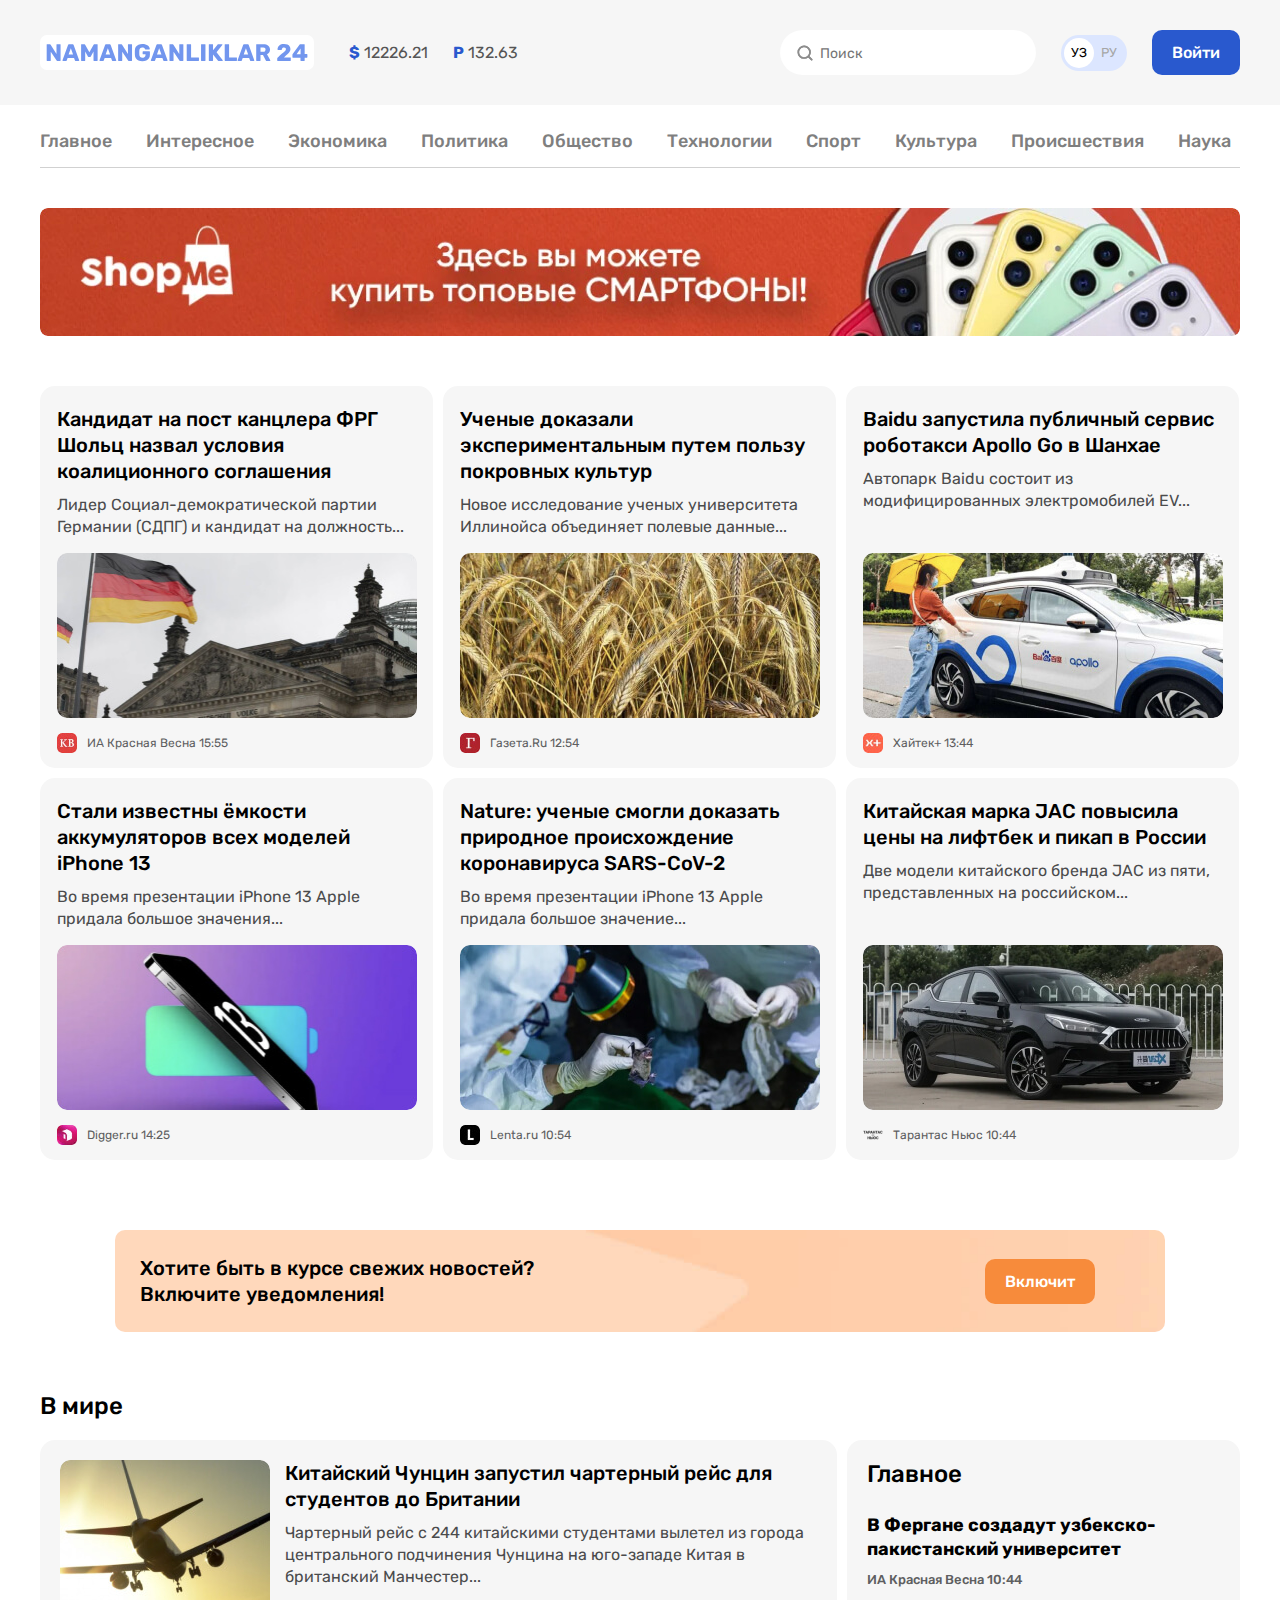
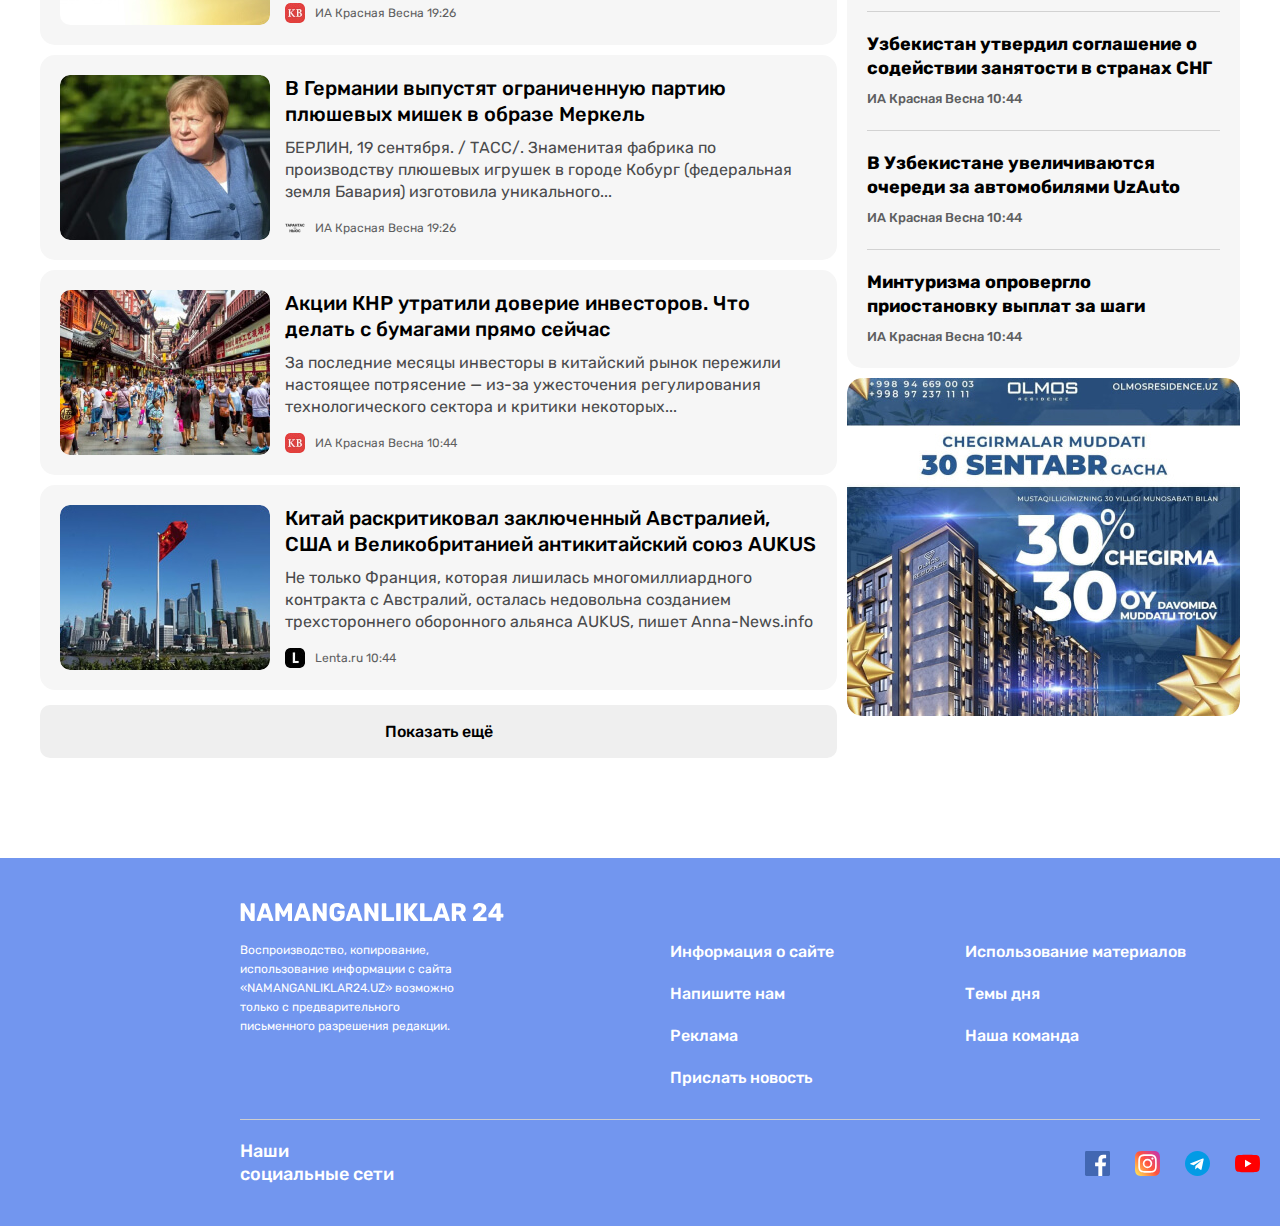
==== commit f6db8ac6: "Add custom properties" ====
--- a/index.html
+++ b/index.html
@@ -12,8 +12,9 @@
   <link href="https://fonts.googleapis.com/css2?family=Rubik:wght@400;500;700&display=swap" rel="stylesheet">
 
   <!-- STYLES -->
-  <link rel="stylesheet" href="styles/normalize.css">
-  <link rel="stylesheet" href="styles/styles.css">
+  <!-- <link rel="stylesheet" href="styles/normalize.css"> -->
+  <!-- <link rel="stylesheet" href="styles/styles.css"> -->
+  <link rel="stylesheet" href="styles/styles.min.css">
 </head>
 <body>
   <header class="site-header">
@@ -56,16 +57,16 @@
     <div class="container">
       <nav class="sitenav">
         <ul class="sitenav-list">
-          <li class="sitenav-item"><a class="sitenav-link" href="#">Главное</a></li>
-          <li class="sitenav-item"><a class="sitenav-link" href="#">Интересное</a></li>
-          <li class="sitenav-item"><a class="sitenav-link" href="#">Экономика</a></li>
-          <li class="sitenav-item"><a class="sitenav-link" href="#">Политика</a></li>
-          <li class="sitenav-item"><a class="sitenav-link" href="#">Общество</a></li>
-          <li class="sitenav-item"><a class="sitenav-link" href="#">Технологии</a></li>
-          <li class="sitenav-item"><a class="sitenav-link" href="#">Спорт</a></li>
-          <li class="sitenav-item"><a class="sitenav-link" href="#">Культура</a></li>
-          <li class="sitenav-item"><a class="sitenav-link" href="#">Происшествия</a></li>
-          <li class="sitenav-item"><a class="sitenav-link" href="#">Наука</a></li>
+          <li class="sitenav-item"><a class="sitenav-link" href="index.html">Главное</a></li>
+          <li class="sitenav-item"><a class="sitenav-link" href="list.html">Интересное</a></li>
+          <li class="sitenav-item"><a class="sitenav-link" href="list.html">Экономика</a></li>
+          <li class="sitenav-item"><a class="sitenav-link" href="list.html">Политика</a></li>
+          <li class="sitenav-item"><a class="sitenav-link" href="list.html">Общество</a></li>
+          <li class="sitenav-item"><a class="sitenav-link" href="list.html">Технологии</a></li>
+          <li class="sitenav-item"><a class="sitenav-link" href="list.html">Спорт</a></li>
+          <li class="sitenav-item"><a class="sitenav-link" href="list.html">Культура</a></li>
+          <li class="sitenav-item"><a class="sitenav-link" href="list.html">Происшествия</a></li>
+          <li class="sitenav-item"><a class="sitenav-link" href="list.html">Наука</a></li>
         </ul>
       </nav>
 
--- a/styles/styles.css
+++ b/styles/styles.css
@@ -1,11 +1,21 @@
-* {
+:root {
+  --accent-color: #7296ec;
+
+}
+
+
+html {
   box-sizing: border-box;
-}
-
-html {
   height: 100%;
   scroll-behavior: smooth;
 }
+
+*,
+*::before,
+*::after {
+  box-sizing: inherit;
+}
+
 
 body {
   display: flex;
@@ -18,14 +28,14 @@
 }
 
 img {
-  /* width: 100%;
-  height: auto; */
-}
-
-
-/* OUTLINE IMG */
+  width: 100%;
+  height: auto;
+}
+
+
+/* OUTLINE STYLES */
 *:focus {
-  outline: 2px dashed #2959CE;
+  outline: 2px dashed var(--accent-color);
   outline-offset: 2px;
 }
 
@@ -144,6 +154,10 @@
   border: 0;
   font-size: 14px;
   line-height: normal;
+  background-image: url('../img/search.svg');
+  background-size: 20px;
+  background-repeat: no-repeat;
+  background-position: 15px center;
 }
 
 .lang-toggle {
@@ -175,10 +189,13 @@
 .sitenav {
   padding-top: 10px;
   padding-bottom: 10px;
-  margin-bottom: 40px;
   border-bottom: 1px solid #d1d1d1;
   font-size: 18px;
   font-weight: 500;
+}
+
+.sitenav:not(:last-child) {
+  margin-bottom: 40px;
 }
 
 .sitenav-list {
@@ -263,7 +280,7 @@
 }
 
 .article-card-link:hover {
-  color: #7296ec;
+  color: var(--accent-color);
 }
 
 .article-card-link:active {
@@ -315,6 +332,10 @@
   margin: 60px 75px;
   border-radius: 10px;
   background-color: #ffd7ba;
+  background-image: url('../img/global-notifications-bg.jpg');
+  background-repeat: no-repeat;
+  background-size: cover;
+  background-position: center center;
 }
 
 .notification-cta-text {
@@ -392,7 +413,7 @@
 }
 
 .article-card-horizontal-link:hover {
-  color: #7296ec;
+  color: var(--accent-color);
 }
 
 .article-card-horizontal-link:active {
@@ -484,7 +505,7 @@
 }
 
 .sidebar-news-card-link:hover {
-  color: #7296ec;
+  color: var(--accent-color);
 }
 
 .asidebar-newscard-link:active {
@@ -513,7 +534,7 @@
 .site-footer {
   padding-top: 40px;
   padding-bottom: 40px;
-  padding-left: 221px;
+  padding-left: 220px;
   background-color: #7296ef;
   color: #fff;
 }
@@ -627,4 +648,126 @@
   width: 25px;
   height: 25px;
   object-fit: contain;
+}
+
+
+
+/* FORM */
+.form {
+
+}
+
+.form-groups-wrapper{
+  display: flex;
+  justify-content: space-between;
+}
+
+.form-groups-wrapper:not(:last-child) {
+  margin-bottom: 10px;
+}
+
+.form-group:not(:last-child) {
+  margin-bottom: 10px;
+}
+
+.form-groups-wrapper .form-group {
+  width: calc(50% - 5px);
+  margin-bottom: 0;
+}
+
+
+
+.form-field {
+  display: block;
+  width: 100%;
+  padding: 18px 20px;
+  border-radius: 10px;
+  border: 1px solid rgba(0, 0, 0, 0.2);
+}
+
+.form-field-textarea {
+  min-height: 180px;
+  resize: vertical;
+}
+
+
+/* CONTACT-PAGE */
+.contact-page {
+}
+
+.contact-page-heading {
+  margin-top: 0;
+  margin-bottom: 20px;
+  font-size: 24px;
+  font-weight: 500;
+  color: #000;
+  line-height: 29px;
+}
+
+.contact-page-content {
+  display: flex;
+  align-items: flex-start;
+  justify-content: space-between;
+}
+
+.contact-page-form {
+  display: flex;
+  flex-direction: column;
+  width: 696px;
+}
+
+.contact-page-form-submit {
+  margin-top: 10px;
+  align-self: flex-end;
+}
+
+
+/* CONTACT-PAGE-INFO   */
+.contact-page-info {
+  width: 494px;
+  padding: 10px 25px 10px;
+  background-color: #F6F6F6;
+  border-radius: 10px;
+}
+
+.contact-page-list {
+  padding: 0;
+  margin: 0;
+  list-style: none;
+}
+
+.contact-page-item {
+  padding-top: 20px;
+  padding-bottom: 20px;
+}
+.contact-page-item:not(:last-child) {
+  border-bottom: 1px solid #d2d2d2;
+}
+
+.contact-page-heading {
+  margin-top: 0;
+  margin-bottom: 7px;
+  font-size: 20px;
+  color: #000;
+}
+
+.contact-page-text {
+  margin: 0;
+  font-size: 16px;
+  color: #000;
+}
+
+
+/* BG RETINA */
+
+@media only screen and ( -webkit-min-device-pixel-ratio: 1.3 ),
+      only screen and (    min--moz-device-pixel-ratio: 1.3 ),
+      only screen and (      -o-min-device-pixel-ratio: 2.6/2 ),
+      only screen and (         min-device-pixel-ratio: 1.3 ),
+      only screen and ( min-resolution: 124.8dpi ),
+      only screen and ( min-resolution: 1.3dppx ) {
+
+      .notification-cta {
+          background: url( '../img/global-notifications-bg@2x.png' )
+      }
 }--- a/styles/styles.min.css
+++ b/styles/styles.min.css
@@ -0,0 +1 @@
+/*! normalize.css v8.0.1 | MIT License | github.com/necolas/normalize.css */button,hr,input{overflow:visible}progress,sub,sup{vertical-align:baseline}body,html{height:100%}.button,.lang-toggle-link{text-align:center;text-decoration:none}.button,.lang-toggle-link,.sidebar-news-card-link,.site-footer-link,.sitenav-link{text-decoration:none}.site-footer-link:hover,abbr[title]{text-decoration:underline}.article-card,.contact-page-form,.news-list,body{-webkit-box-orient:vertical;-webkit-box-direction:normal}html{line-height:1.15;-webkit-text-size-adjust:100%}.site-header-logo-img,details,main{display:block}h1{font-size:2em;margin:.67em 0}hr{-webkit-box-sizing:content-box;box-sizing:content-box;height:0}[type=checkbox],[type=radio],legend{-webkit-box-sizing:border-box;padding:0}code,kbd,pre,samp{font-family:monospace,monospace;font-size:1em}a{background-color:transparent}abbr[title]{border-bottom:none;-webkit-text-decoration:underline dotted;text-decoration:underline dotted}b,strong{font-weight:bolder}small{font-size:80%}sub,sup{font-size:75%;line-height:0;position:relative}sub{bottom:-.25em}sup{top:-.5em}img{border-style:none;width:100%;height:auto}button,input,optgroup,select,textarea{font-family:inherit;font-size:100%;line-height:1.15;margin:0}button,select{text-transform:none}[type=button],[type=reset],[type=submit],button{-webkit-appearance:button}[type=button]::-moz-focus-inner,[type=reset]::-moz-focus-inner,[type=submit]::-moz-focus-inner,button::-moz-focus-inner{border-style:none;padding:0}[type=button]:-moz-focusring,[type=reset]:-moz-focusring,[type=submit]:-moz-focusring,button:-moz-focusring{outline:ButtonText dotted 1px}fieldset{padding:.35em .75em .625em}legend{box-sizing:border-box;color:inherit;display:table;max-width:100%;white-space:normal}textarea{overflow:auto}[type=checkbox],[type=radio]{box-sizing:border-box}[type=number]::-webkit-inner-spin-button,[type=number]::-webkit-outer-spin-button{height:auto}[type=search]{-webkit-appearance:textfield;outline-offset:-2px}[type=search]::-webkit-search-decoration{-webkit-appearance:none}::-webkit-file-upload-button{-webkit-appearance:button;font:inherit}.button,body{font-size:16px}summary{display:list-item}[hidden],template{display:none}:root{--accent-color:#7296ec}html{-webkit-box-sizing:border-box;box-sizing:border-box;scroll-behavior:smooth}*,::after,::before{-webkit-box-sizing:inherit;box-sizing:inherit}body{margin:0;display:-webkit-box;display:-ms-flexbox;display:flex;-ms-flex-direction:column;flex-direction:column;line-height:22px;color:#4a4b4c;font-family:Rubik,sans-serif}:focus{outline:2px dashed var(--accent-color);outline-offset:2px}.button{display:inline-block;padding:13px 20px;border-radius:10px;border:0;line-height:normal;font-weight:500;cursor:pointer}.button:hover,.site-footer-logo:hover{opacity:.8}.article-card-horizontal-link:active,.article-card-link:active,.asidebar-newscard-link:active,.button:active,.site-footer-logo:active,.sitenav-link:active{opacity:.6}.button-primary{background-color:#2959ce;color:#fff}.button-orange{color:#fff;background-color:#f78b3b;border-radius:10px}.button-block{display:block;width:100%}.container{width:100%;max-width:1240px;padding-left:20px;padding-right:20px;margin-left:auto;margin-right:auto}.site-header-top{padding-top:30px;padding-bottom:30px;background-color:#f6f6f6;margin-bottom:10px}.article-card-footer,.article-card-horizontal-footer,.site-header-top-container{display:-webkit-box;display:-ms-flexbox;display:flex;-webkit-box-align:center;-ms-flex-align:center;align-items:center}.site-header-logo{display:block;padding:8px 6px;margin-right:35px;border-radius:7px;background-color:#fff}.currency-rates,.lang-toggle{display:-webkit-box;display:-ms-flexbox}.currency-rates{display:flex;-webkit-box-align:center;-ms-flex-align:center;align-items:center;padding:0;margin:0 auto 0 0;list-style:none}.currency-item:not(:last-child),.global-search-form,.lang-toggle,.site-footer-socials-item:not(:last-child){margin-right:25px}.currency-rates-type,.sitenav-link:hover{color:#2959ce}.currency-rates-value{color:#555}.global-search-form-input{padding:15px 20px 13px 40px;border-radius:60px;border:0;font-size:14px;line-height:normal;background-image:url('../img/search.svg');background-size:20px;background-repeat:no-repeat;background-position:15px center}.lang-toggle{display:flex;padding:3px;border-radius:39px;background-color:#dce6ff}.lang-toggle-link{width:30px;height:30px;border-radius:50%;font-size:13px;line-height:30px;color:#a6a6a6}.lang-toggle-link-active{background-color:#fff;color:#000}.sitenav{padding-top:10px;padding-bottom:10px;border-bottom:1px solid #d1d1d1;font-size:18px;font-weight:500}.sitenav:not(:last-child){margin-bottom:40px}.sitenav-list{display:-webkit-box;display:-ms-flexbox;display:flex;-ms-flex-wrap:wrap;flex-wrap:wrap;-webkit-box-align:center;-ms-flex-align:center;align-items:center;list-style:none;padding:0;margin:0}.sitenav-item{margin-top:5px;margin-bottom:5px}.sitenav-item:not(:last-child){margin-right:34px}.sitenav-link{display:block;color:#7f7f7f}.news-grid,.site-header-img{display:-webkit-box;display:-ms-flexbox}.site-header-img{display:flex;border-radius:8px}.main-content{-webkit-box-flex:1;-ms-flex-positive:1;flex-grow:1;padding-top:50px;padding-bottom:100px}.news-grid{display:flex;-ms-flex-wrap:wrap;flex-wrap:wrap;margin-left:-10px}.article-card,.notification-cta{display:-webkit-box;display:-ms-flexbox}.new-grid-item{margin-left:10px;margin-bottom:10px}.article-card{display:flex;-ms-flex-direction:column;flex-direction:column;width:100%;max-width:393px;padding:20px 17px 15px;background-color:#f6f6f6;border-radius:15px}.article-card-horizontal-title,.article-card-title{margin:0 0 10px;font-size:20px;line-height:26px;font-weight:500}.article-card-horizontal-link,.article-card-link{display:inline-block;color:#000;text-decoration:none}.article-card-horizontal-link:hover,.article-card-link:hover,.sidebar-news-card-link:hover{color:var(--accent-color)}.article-card-horizontal-text,.article-card-text{margin-top:0;margin-bottom:15px}.article-card-img{display:block;width:360px;height:165px;margin-top:auto;margin-bottom:15px;border-radius:10px;-o-object-fit:cover;object-fit:cover}.article-card-source-icon{width:20px;height:20px;margin-right:10px;border-radius:5px}.article-card-horizontal-source-time,.article-card-source-time{font-size:12px;line-height:normal;color:#5e5f61}.notification-cta{display:flex;-webkit-box-align:center;-ms-flex-align:center;align-items:center;-webkit-box-pack:justify;-ms-flex-pack:justify;justify-content:space-between;width:1050px;padding:25px 70px 25px 25px;margin:60px 75px;border-radius:10px;background-color:#ffd7ba;background-image:url('../img/global-notifications-bg.jpg');background-repeat:no-repeat;background-size:cover;background-position:center center}.global-news-wrapper,.news-list{display:-webkit-box;display:-ms-flexbox}.notification-cta-text{font-size:20px;line-height:26px;color:#000;font-weight:500}.global-news-heading,.sidebar-news-card-heading{font-size:24px;line-height:normal;font-weight:500}.global-news{width:797px;margin-right:10px}.global-news-heading{margin:0 0 20px;color:#000}.news-list{display:flex;-ms-flex-direction:column;flex-direction:column;margin-bottom:15px}.form-group:not(:last-child),.form-groups-wrapper:not(:last-child),.news-list-item:not(:last-child),.sidebar-news-card{margin-bottom:10px}.global-news-wrapper{display:flex;-webkit-box-align:start;-ms-flex-align:start;align-items:flex-start}.article-card-horizontal,.sidebar-img{display:-webkit-box;display:-ms-flexbox}.article-card-horizontal{display:flex;-webkit-box-align:start;-ms-flex-align:start;align-items:flex-start;padding:20px;background-color:#f6f6f6;border-radius:15px}.article-card-horizontal-img{width:210px;height:165px;margin-right:15px;border-radius:10px;-o-object-fit:cover;object-fit:cover}.article-card-horizontal-content{-webkit-box-flex:1;-ms-flex-positive:1;flex-grow:1}.article-card-horizontal-source-icon{width:20px;height:20px;margin-right:10px;-o-object-fit:cover;object-fit:cover;border-radius:5px}.news-list-more-button{padding:17px}.sidebar{width:393px;margin-top:48px}.sidebar-news-card{right:0;top:48px;padding:20px;background-color:#f6f6f6;color:#000;border-radius:15px}.sidebar-news-card-heading{margin:0 0 5px}.sidebar-news-card-list{padding:0;margin:0;list-style:none;font-weight:500}.sidebar-news-card-item{padding-top:20px}.sidebar-news-card-item:not(:last-child){padding-bottom:20px;border-bottom:1px solid #d2d2d2}.sidebar-news-card-title{margin:0 0 8px;font-size:18px;line-height:24px}.sidebar-news-card-link{display:inline-block;color:#000}.sidebar-news-card-source,.sidebar-news-card-source-time{font-size:13px;color:#5e5f61}.sidebar-img{display:flex;width:393px;height:338px;border-radius:15px;-o-object-fit:cover;object-fit:cover}.site-footer{padding-top:40px;padding-bottom:40px;padding-left:220px;background-color:#7296ef;color:#fff}.site-footer :focus{outline:#fff dashed 2px}.site-footer-logo-wrapper{display:-webkit-box;display:-ms-flexbox;display:flex;margin-bottom:15px}.site-footer-about-links,.site-footer-logo,.site-footer-socials-link{display:-webkit-box;display:-ms-flexbox;display:flex}.site-footer-logo-img{width:264px;height:28px;-o-object-fit:contain;object-fit:contain}.site-footer-about{width:230px;margin-right:200px;font-size:12px;line-height:19px}.site-footer-links-wrapper{-webkit-box-flex:1;-ms-flex-positive:1;flex-grow:1;display:-webkit-box;display:-ms-flexbox;display:flex}.site-footer-links{width:50%;padding-left:0;padding-right:24px;margin:0;font-size:16px;font-weight:500;list-style:none}.site-footer-links-item:not(:last-child){margin-bottom:20px}.site-footer-link{display:inline-block;color:#fff}.site-footer-divider{height:1px;margin-top:30px;margin-bottom:20px;border:0;background-color:#cecece}.site-footer-socials{display:-webkit-box;display:-ms-flexbox;display:flex;-webkit-box-align:center;-ms-flex-align:center;align-items:center;-webkit-box-pack:justify;-ms-flex-pack:justify;justify-content:space-between}.site-footer-socials-heading{margin:0;font-size:18px;font-weight:500;line-height:23px}.site-footer-socials-list{display:-webkit-box;display:-ms-flexbox;display:flex;-webkit-box-align:center;-ms-flex-align:center;align-items:center;padding:0;margin:0;list-style:none}.site-footer-socials-icon{-ms-flex-negative:0;flex-shrink:0;width:25px;height:25px;-o-object-fit:contain;object-fit:contain}.form-groups-wrapper{display:-webkit-box;display:-ms-flexbox;display:flex;-webkit-box-pack:justify;-ms-flex-pack:justify;justify-content:space-between}.form-groups-wrapper .form-group{width:calc(50% - 5px);margin-bottom:0}.form-field{display:block;width:100%;padding:18px 20px;border-radius:10px;border:1px solid rgba(0,0,0,.2)}.form-field-textarea{min-height:180px;resize:vertical}.contact-page-content{display:-webkit-box;display:-ms-flexbox;display:flex;-webkit-box-align:start;-ms-flex-align:start;align-items:flex-start;-webkit-box-pack:justify;-ms-flex-pack:justify;justify-content:space-between}.contact-page-form{display:-webkit-box;display:-ms-flexbox;display:flex;-ms-flex-direction:column;flex-direction:column;width:696px}.contact-page-form-submit{margin-top:10px;-ms-flex-item-align:end;align-self:flex-end}.contact-page-info{width:494px;padding:10px 25px;background-color:#f6f6f6;border-radius:10px}.contact-page-list{padding:0;margin:0;list-style:none}.contact-page-item{padding-top:20px;padding-bottom:20px}.contact-page-item:not(:last-child){border-bottom:1px solid #d2d2d2}.contact-page-heading{font-weight:500;line-height:29px;margin-top:0;margin-bottom:7px;font-size:20px;color:#000}.contact-page-text{margin:0;font-size:16px;color:#000}@media only screen and (-webkit-min-device-pixel-ratio:1.3),only screen and (-o-min-device-pixel-ratio:2.6/2),only screen and (min-device-pixel-ratio:1.3),only screen and (-o-min-device-pixel-ratio:13/10),only screen and (min-resolution:124.8dpi),only screen and (min-resolution:1.3dppx){.notification-cta{background:url('../img/global-notifications-bg@2x.png')}}